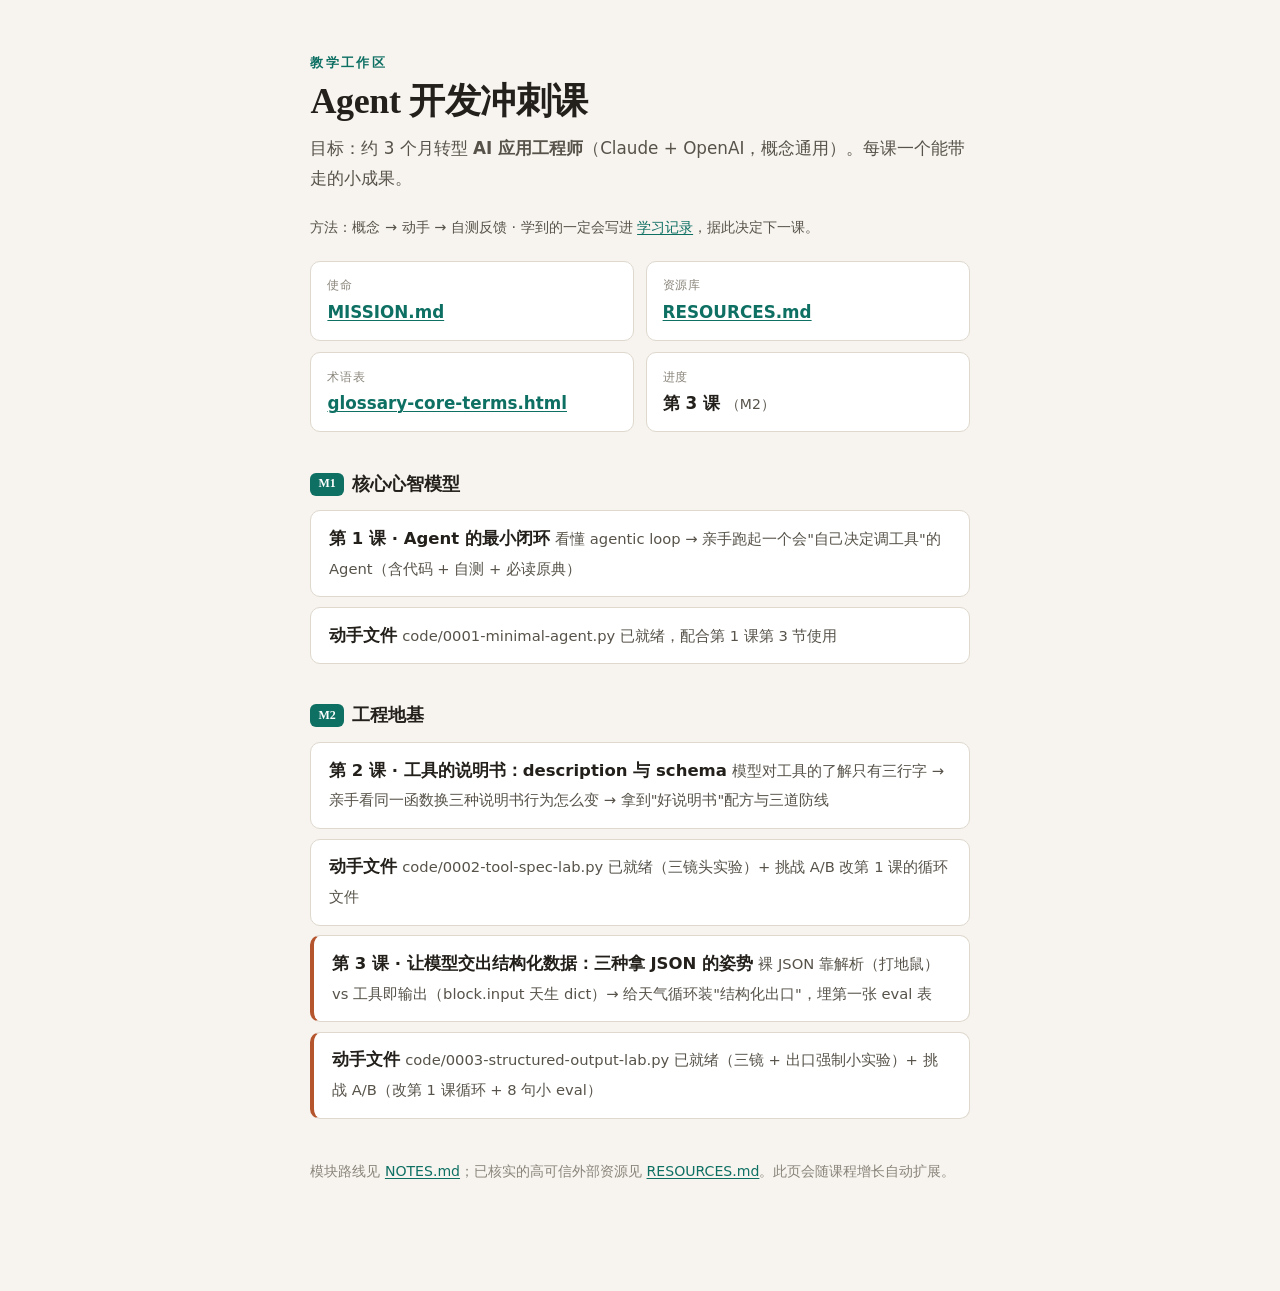
==== index.html @ 50722738 "第三课交付：让模型交结构化数据——三种拿 JSON 的姿势 课件 + 三镜实验（含 tool_choice 强制 400 等教师实跑发现）；KNOWLEDGE 追加第3课节、学习记录 0004、首页与" ====
<!DOCTYPE html>
<html lang="zh-CN">
<head>
<meta charset="UTF-8">
<meta name="viewport" content="width=device-width, initial-scale=1.0">
<title>Agent 开发冲刺课 · 首页</title>
<link rel="stylesheet" href="assets/lesson.css">
<style>
  .home-meta { font-size: 0.9rem; color: var(--ink-soft); }
  .module { margin-top: 2.2rem; }
  .module h3 { font-family: var(--serif); font-size: 1.15rem; display: flex; align-items: center; gap: .5rem; }
  .module h3 .m { background: var(--accent); color: #fff; border-radius: 6px; padding: .05rem .5rem; font-size: .75rem; }
  .card { display: block; background: var(--card); border: 1px solid var(--rule); border-radius: 10px; padding: .8rem 1.1rem; margin: .6rem 0; text-decoration: none; color: var(--ink); }
  .card:hover { border-color: var(--accent); }
  .card .t { font-weight: 700; }
  .card .d { font-size: .92rem; color: var(--ink-soft); }
  .card.now { border-left: 4px solid var(--rust); }
  .card.later { opacity: .55; }
  ul.plain { list-style: none; padding: 0; }
  .status-grid { display: grid; grid-template-columns: repeat(auto-fit, minmax(240px,1fr)); gap: .7rem; margin: 1.2rem 0; }
  .stat { background: var(--card); border: 1px solid var(--rule); border-radius: 10px; padding: .8rem 1rem; }
  .stat .k { font-size: .78rem; color: var(--muted); letter-spacing: .05em; }
  .stat .v { font-weight: 700; font-size: 1.05rem; }
  .stat .v small { font-weight: 400; color: var(--ink-soft); }
</style>
</head>
<body>
<div class="lesson">

  <div class="lesson-kicker">教学工作区</div>
  <h1 class="lesson-title">Agent 开发冲刺课</h1>
  <p class="lesson-sub">目标：约 3 个月转型 <b>AI 应用工程师</b>（Claude + OpenAI，概念通用）。每课一个能带走的小成果。</p>
  <p class="home-meta">方法：概念 → 动手 → 自测反馈 · 学到的一定会写进 <a href="learning-records/">学习记录</a>，据此决定下一课。</p>

  <div class="status-grid">
    <div class="stat"><div class="k">使命</div><div class="v"><a href="MISSION.md">MISSION.md</a></div></div>
    <div class="stat"><div class="k">资源库</div><div class="v"><a href="RESOURCES.md">RESOURCES.md</a></div></div>
    <div class="stat"><div class="k">术语表</div><div class="v"><a href="reference/glossary-core-terms.html">glossary-core-terms.html</a></div></div>
    <div class="stat"><div class="k">进度</div><div class="v">第 3 课 <small>（M2）</small></div></div>
  </div>

  <div class="module">
    <h3><span class="m">M1</span>核心心智模型</h3>
    <a class="card" href="lessons/0001-the-agentic-loop.html">
      <span class="t">第 1 课 · Agent 的最小闭环</span>
      <span class="d">看懂 agentic loop → 亲手跑起一个会"自己决定调工具"的 Agent（含代码 + 自测 + 必读原典）</span>
    </a>
    <a class="card" href="lessons/0001-the-agentic-loop.html#hands-on">
      <span class="t">动手文件</span>
      <span class="d">code/0001-minimal-agent.py 已就绪，配合第 1 课第 3 节使用</span>
    </a>
  </div>

  <div class="module">
    <h3><span class="m">M2</span>工程地基</h3>
    <a class="card" href="lessons/0002-the-tool-spec.html">
      <span class="t">第 2 课 · 工具的说明书：description 与 schema</span>
      <span class="d">模型对工具的了解只有三行字 → 亲手看同一函数换三种说明书行为怎么变 → 拿到"好说明书"配方与三道防线</span>
    </a>
    <a class="card" href="lessons/0002-the-tool-spec.html#hands-on">
      <span class="t">动手文件</span>
      <span class="d">code/0002-tool-spec-lab.py 已就绪（三镜头实验）+ 挑战 A/B 改第 1 课的循环文件</span>
    </a>
    <a class="card now" href="lessons/0003-structured-output.html">
      <span class="t">第 3 课 · 让模型交出结构化数据：三种拿 JSON 的姿势</span>
      <span class="d">裸 JSON 靠解析（打地鼠）vs 工具即输出（block.input 天生 dict）→ 给天气循环装"结构化出口"，埋第一张 eval 表</span>
    </a>
    <a class="card now" href="lessons/0003-structured-output.html#hands-on">
      <span class="t">动手文件</span>
      <span class="d">code/0003-structured-output-lab.py 已就绪（三镜 + 出口强制小实验）+ 挑战 A/B（改第 1 课循环 + 8 句小 eval）</span>
    </a>
  </div>

  <p class="fn" style="margin-top:2.5rem">模块路线见 <a href="NOTES.md">NOTES.md</a>；已核实的高可信外部资源见 <a href="RESOURCES.md">RESOURCES.md</a>。此页会随课程增长自动扩展。</p>
</div>
</body>
</html>
---- assets/lesson.css ----
/* ============================================================
   lesson.css — 统一课件风格（本课程共享组件 #1）
   设计：暖纸底 + 墨色字 + 深青强调；适合屏幕阅读与打印。
   ============================================================ */

:root {
  --paper: #f7f4ef;          /* 页面暖纸底 */
  --card: #ffffff;           /* 面板白 */
  --ink: #23201b;            /* 主文字（墨色，偏暖） */
  --ink-soft: #57534a;       /* 次要文字 */
  --muted: #8a857b;          /* 弱文字/时间戳 */
  --accent: #0e6f63;         /* 深青：主强调 */
  --accent-soft: #e2efe9;    /* 强调的浅底 */
  --rust: #b4552d;           /* 赤褐：次级强调/练习 */
  --rust-soft: #f7e7de;
  --danger: #b3261e;
  --danger-soft: #fae6e4;
  --good: #1d6b3a;
  --good-soft: #e2efe4;
  --gold: #9a6b13;
  --gold-soft: #f6eeda;
  --code-bg: #efece6;
  --rule: #ded8cd;
  --measure: 44rem;          /* 正文栏宽（Tufte 式舒适栏） */
  --serif: Georgia, "Times New Roman", "Songti SC", "SimSun", serif;
  --sans: "Segoe UI", "PingFang SC", "Microsoft YaHei UI", "Microsoft YaHei", "Noto Sans SC", system-ui, sans-serif;
  --mono: "Cascadia Code", "JetBrains Mono", Consolas, "Courier New", monospace;
}

* { box-sizing: border-box; }

html { scroll-behavior: smooth; }

body {
  margin: 0;
  background: var(--paper);
  color: var(--ink);
  font-family: var(--sans);
  font-size: 16.5px;
  line-height: 1.8;
  -webkit-font-smoothing: antialiased;
}

/* ---------- 页面容器与页眉 ---------- */
.lesson {
  max-width: var(--measure);
  margin: 0 auto;
  padding: 3.2rem 1.4rem 6rem;
}

.lesson-kicker {
  font-size: 0.8rem;
  letter-spacing: 0.18em;
  text-transform: uppercase;
  color: var(--accent);
  font-weight: 700;
}

h1.lesson-title {
  font-family: var(--serif);
  font-weight: 700;
  font-size: 2.25rem;
  line-height: 1.2;
  margin: 0.35rem 0 0.6rem;
  letter-spacing: -0.01em;
}

.lesson-sub {
  font-size: 1.05rem;
  color: var(--ink-soft);
  margin: 0 0 1.4rem;
}

.lesson-meta {
  display: flex;
  flex-wrap: wrap;
  gap: 0.5rem;
  margin: 0 0 2rem;
}
.chip {
  font-size: 0.75rem;
  padding: 0.2rem 0.7rem;
  border-radius: 999px;
  background: var(--card);
  border: 1px solid var(--rule);
  color: var(--ink-soft);
}
.chip b { color: var(--ink); font-weight: 600; }
.chip.mission { background: var(--accent-soft); border-color: transparent; color: var(--accent); font-weight: 600; }

/* 一根分隔线，标注"进入正文" */
.lede {
  border-top: 3px double var(--rule);
  border-bottom: 3px double var(--rule);
  padding: 0.9rem 0;
  color: var(--ink-soft);
  font-family: var(--serif);
  font-size: 1.08rem;
}

/* ---------- 标题体系 ---------- */
h2 {
  font-family: var(--serif);
  font-size: 1.5rem;
  margin: 3rem 0 0.9rem;
  padding-top: 0.6rem;
  border-top: 1px solid var(--rule);
}
h2::before {
  content: "";
  display: inline-block;
  width: 0.9rem;
  height: 0.9rem;
  background: var(--accent);
  margin-right: 0.55rem;
  transform: rotate(45deg);
}
h3 { font-size: 1.14rem; margin: 2rem 0 0.6rem; color: var(--ink); }
h4 { font-size: 1rem; margin: 1.5rem 0 0.4rem; }

p { margin: 0.7rem 0; }
strong { color: var(--ink); }
em { color: inherit; }
a { color: var(--accent); text-decoration-thickness: 0.08em; text-underline-offset: 2px; }
a:hover { color: var(--rust); }

ul, ol { margin: 0.7rem 0 0.9rem; padding-left: 1.4rem; }
li { margin: 0.3rem 0; }
li::marker { color: var(--accent); }

hr { border: none; border-top: 1px solid var(--rule); margin: 2.4rem 0; }

blockquote {
  margin: 1.2rem 0;
  padding: 0.4rem 1.2rem;
  border-left: 3px solid var(--accent);
  background: var(--card);
  color: var(--ink-soft);
  border-radius: 0 6px 6px 0;
}
blockquote p { margin: 0.4rem 0; }
blockquote cite { display: block; margin-top: 0.3rem; font-size: 0.85rem; color: var(--muted); font-style: normal; }

/* ---------- 代码 ---------- */
code {
  font-family: var(--mono);
  font-size: 0.86em;
  background: var(--code-bg);
  padding: 0.12em 0.38em;
  border-radius: 4px;
  color: #9c3d1f;
}

pre {
  background: var(--code-bg);
  border: 1px solid var(--rule);
  border-radius: 8px;
  padding: 1rem 1.1rem;
  overflow-x: auto;
  font-family: var(--mono);
  font-size: 0.82rem;
  line-height: 1.65;
  margin: 1.1rem 0;
}
pre code { background: none; padding: 0; color: var(--ink); font-size: inherit; }
pre .c  { color: #7d7a72; font-style: italic; }  /* 注释 */
pre .k  { color: #7a3e9d; }                      /* 关键字 */
pre .s  { color: #1d6b3a; }                      /* 字符串 */
pre .n  { color: #0e5fa8; }                      /* 数字/常量 */
pre .f  { color: #0e6f63; }                      /* 函数名 */

/* ---------- 信息框组件 ---------- */
.callout {
  border-radius: 8px;
  padding: 0.85rem 1.1rem;
  margin: 1.3rem 0;
  border: 1px solid transparent;
}
.callout .t { font-weight: 700; display: block; margin-bottom: 0.15rem; font-size: 0.9rem; letter-spacing: 0.02em; }
.callout p { margin: 0.35rem 0; }
.callout p:first-of-type { margin-top: 0; }
.callout p:last-child { margin-bottom: 0; }

.info { background: var(--accent-soft); border-color: #cfe5dc; }
.info .t { color: var(--accent); }
.warn { background: var(--gold-soft); border-color: #eadbb5; }
.warn .t { color: var(--gold); }
.warn code, .danger code { color: inherit; }
.danger { background: var(--danger-soft); border-color: #efd0cc; }
.danger .t { color: var(--danger); }
.read { background: var(--card); border-color: var(--rule); border-left: 3px solid var(--accent); }
.read .t { color: var(--accent); }
.do { background: var(--good-soft); border-color: #cfe6d5; }
.do .t { color: var(--good); }

/* 动作/练习块 */
.exercise, .challenge {
  background: var(--card);
  border: 1px dashed var(--rust);
  border-radius: 10px;
  padding: 1.1rem 1.3rem;
  margin: 1.5rem 0;
}
.exercise .t, .challenge .t {
  font-weight: 700; color: var(--rust); display: flex; align-items: center; gap: 0.5rem;
}
.exercise .t::before, .challenge .t::before {
  content: "✎"; font-weight: 400;
}
.challenge .t::before { content: "⚡"; }

/* ---------- 测验（quiz.js 组件） ---------- */
.quiz {
  background: var(--card);
  border: 1px solid var(--rule);
  border-radius: 12px;
  padding: 1.2rem 1.4rem;
  margin: 1.6rem 0;
}
.quiz .q { margin: 1.4rem 0; }
.quiz .q:first-child { margin-top: 0.3rem; }
.quiz .q-text { font-weight: 600; margin-bottom: 0.6rem; }
.quiz .opts { display: flex; flex-direction: column; gap: 0.5rem; }
.quiz button.opt {
  text-align: left;
  font: inherit;
  font-size: 0.96rem;
  color: var(--ink);
  background: var(--paper);
  border: 1px solid var(--rule);
  border-radius: 8px;
  padding: 0.55rem 0.9rem;
  cursor: pointer;
  transition: border-color .12s, background .12s;
  display: flex;
  gap: 0.6rem;
  align-items: baseline;
}
.quiz button.opt .tag {
  flex: none; width: 1.3rem; text-align: center;
  color: var(--muted); font-weight: 700; font-size: 0.85rem;
}
.quiz button.opt:hover:not(:disabled) { border-color: var(--accent); background: #fff; }
.quiz button.opt:disabled { cursor: default; }
.quiz button.opt.correct { background: var(--good-soft); border-color: var(--good); color: var(--good); }
.quiz button.opt.wrong   { background: var(--danger-soft); border-color: var(--danger); color: var(--danger); }
.quiz .explain { display: none; margin-top: 0.7rem; font-size: 0.95rem; color: var(--ink-soft); border-top: 1px dashed var(--rule); padding-top: 0.6rem; }
.quiz .q.done .explain { display: block; }
.quiz .score {
  text-align: right;
  font-size: 0.9rem;
  color: var(--muted);
  margin-top: 1rem;
  border-top: 1px solid var(--rule);
  padding-top: 0.6rem;
}
.quiz .score b { color: var(--accent); }

/* ---------- 术语/引用交叉链接 ---------- */
.term { color: var(--accent); font-weight: 600; text-decoration: none; border-bottom: 1px dotted var(--accent); cursor: help; }
.xref { display: inline-block; margin-top: 0.3rem; font-size: 0.95rem; }

/* 图注式小字 / 副注 */
.fn {
  font-size: 0.88rem; color: var(--muted);
}

/* ---------- 术语表（reference 文档通用） ---------- */
.gloss { counter-reset: gi; list-style: none; padding: 0; margin: 1.2rem 0; }
.gloss > li {
  counter-increment: gi;
  display: grid;
  grid-template-columns: 9.5rem 1fr;
  gap: 0.2rem 1.2rem;
  padding: 0.85rem 0.1rem;
  border-bottom: 1px solid var(--rule);
}
.gloss > li::before {
  content: none;
}
.gloss .en {
  font-family: var(--mono);
  font-size: 0.92rem;
  font-weight: 700;
  color: var(--accent);
  grid-column: 1;
  grid-row: 1 / span 2;
  align-self: start;
}
.gloss .zh { grid-column: 2; font-weight: 600; }
.gloss .def { grid-column: 2; color: var(--ink-soft); font-size: 0.97rem; }
.gloss .en .alt { display: block; font-weight: 400; color: var(--muted); font-size: 0.8rem; margin-top: 0.2rem; }
@media (max-width: 560px) {
  .gloss > li { grid-template-columns: 1fr; }
  .gloss .en { grid-row: auto; }
}

/* 结尾链接带 */
.lesson-nav {
  margin-top: 3.5rem;
  padding-top: 1.4rem;
  border-top: 1px solid var(--rule);
  display: flex;
  justify-content: space-between;
  gap: 1rem;
  flex-wrap: wrap;
  font-size: 0.95rem;
}
.lesson-nav a { text-decoration: none; }
.lesson-nav .next { text-align: right; }

footer .colophon {
  margin-top: 1rem;
  font-size: 0.8rem;
  color: var(--muted);
}

/* 步骤列表（动手环节常需编号走查） */
ol.steps { counter-reset: step; list-style: none; padding-left: 0; }
ol.steps > li {
  counter-increment: step;
  position: relative;
  padding-left: 2.6rem;
  margin: 0.9rem 0;
}
ol.steps > li::before {
  content: counter(step);
  position: absolute; left: 0; top: 0.15rem;
  width: 1.7rem; height: 1.7rem;
  background: var(--accent); color: #fff;
  border-radius: 50%;
  font-weight: 700; font-size: 0.85rem;
  display: flex; align-items: center; justify-content: center;
}

/* ---------- 打印 ---------- */
@media print {
  body { background: #fff; font-size: 11.5pt; }
  .lesson { max-width: 100%; padding: 0; }
  h2 { page-break-after: avoid; }
  pre, .quiz, .callout, .exercise, .challenge { page-break-inside: avoid; }
  .quiz button.opt { border: 1px solid #999; }
  a { color: inherit; text-decoration: none; }
}
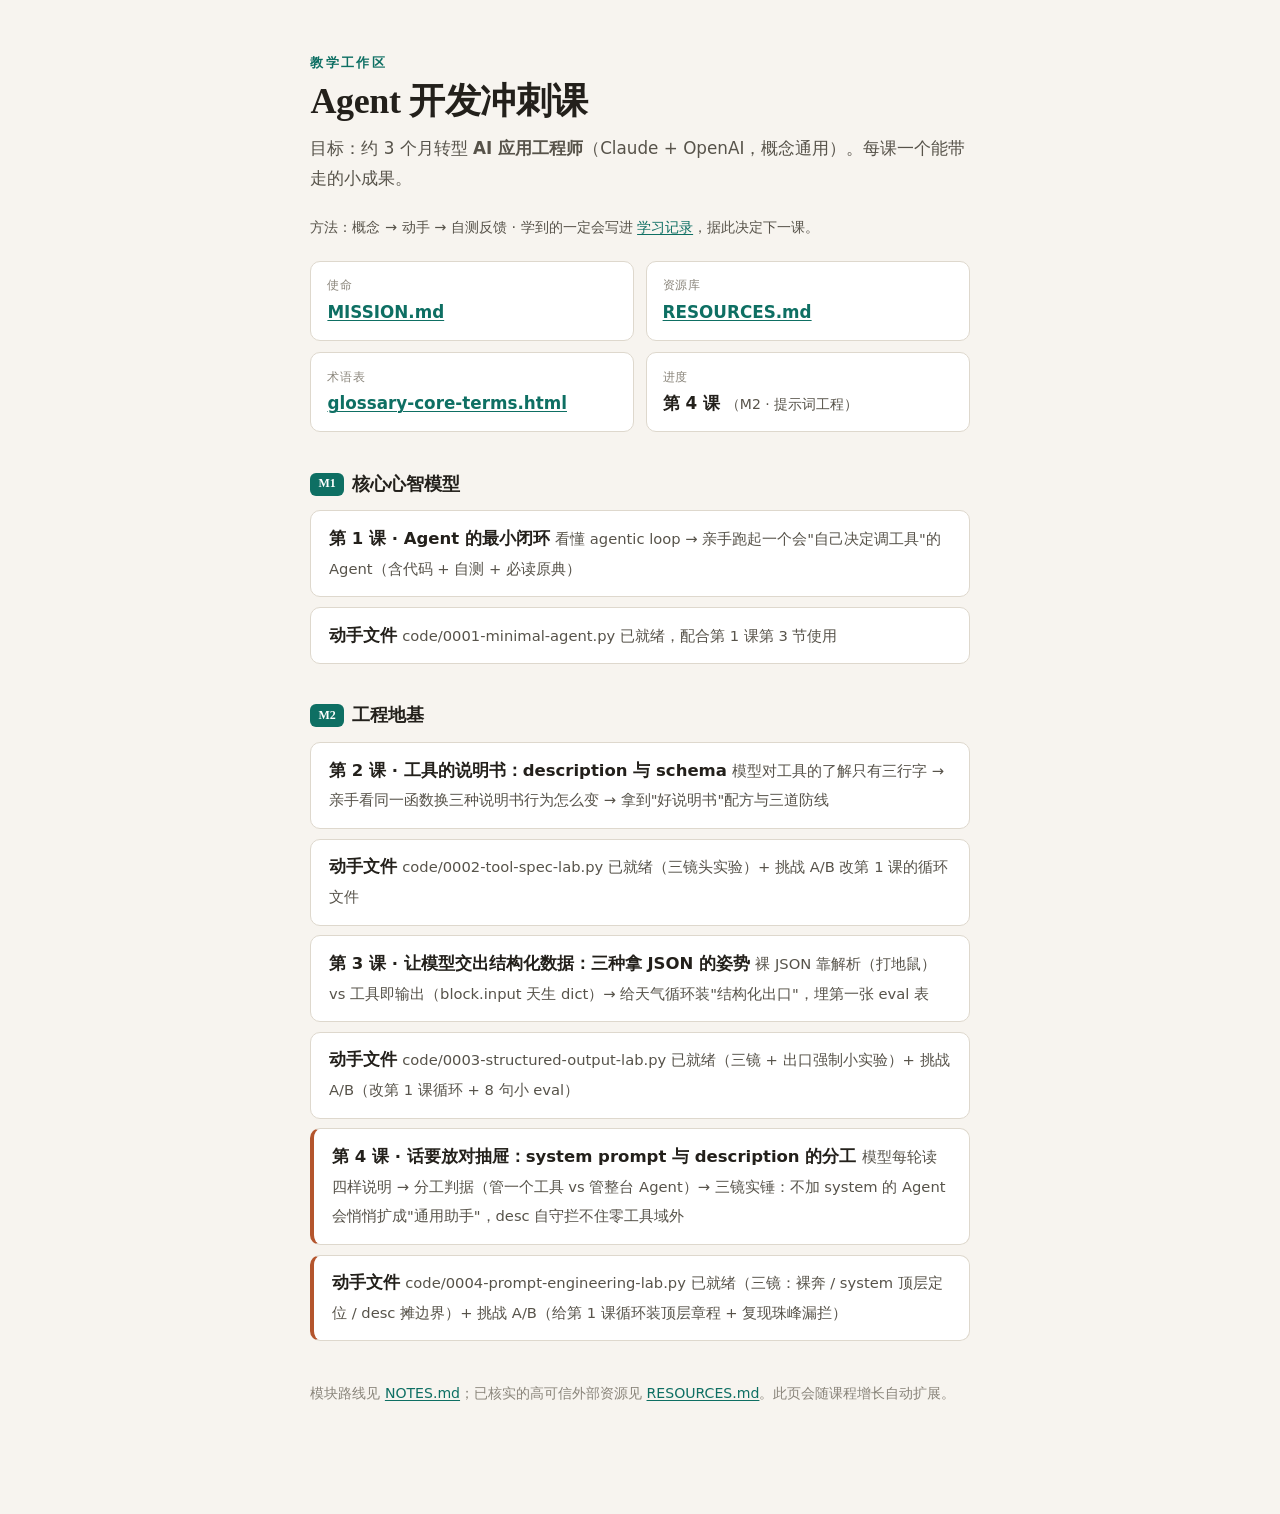
==== commit a0b89de6: "第四课交付：话要放对抽屉——system prompt 与 description 的分工 承接第3课页脚预告与 KNOWLEDGE 埋点（出口工具与真工具混用防调错 → system vs desc" ====
--- a/index.html
+++ b/index.html
@@ -36,7 +36,7 @@
     <div class="stat"><div class="k">使命</div><div class="v"><a href="MISSION.md">MISSION.md</a></div></div>
     <div class="stat"><div class="k">资源库</div><div class="v"><a href="RESOURCES.md">RESOURCES.md</a></div></div>
     <div class="stat"><div class="k">术语表</div><div class="v"><a href="reference/glossary-core-terms.html">glossary-core-terms.html</a></div></div>
-    <div class="stat"><div class="k">进度</div><div class="v">第 3 课 <small>（M2）</small></div></div>
+    <div class="stat"><div class="k">进度</div><div class="v">第 4 课 <small>（M2 · 提示词工程）</small></div></div>
   </div>
 
   <div class="module">
@@ -61,13 +61,21 @@
       <span class="t">动手文件</span>
       <span class="d">code/0002-tool-spec-lab.py 已就绪（三镜头实验）+ 挑战 A/B 改第 1 课的循环文件</span>
     </a>
-    <a class="card now" href="lessons/0003-structured-output.html">
+    <a class="card" href="lessons/0003-structured-output.html">
       <span class="t">第 3 课 · 让模型交出结构化数据：三种拿 JSON 的姿势</span>
       <span class="d">裸 JSON 靠解析（打地鼠）vs 工具即输出（block.input 天生 dict）→ 给天气循环装"结构化出口"，埋第一张 eval 表</span>
     </a>
-    <a class="card now" href="lessons/0003-structured-output.html#hands-on">
+    <a class="card" href="lessons/0003-structured-output.html#hands-on">
       <span class="t">动手文件</span>
       <span class="d">code/0003-structured-output-lab.py 已就绪（三镜 + 出口强制小实验）+ 挑战 A/B（改第 1 课循环 + 8 句小 eval）</span>
+    </a>
+    <a class="card now" href="lessons/0004-prompt-engineering.html">
+      <span class="t">第 4 课 · 话要放对抽屉：system prompt 与 description 的分工</span>
+      <span class="d">模型每轮读四样说明 → 分工判据（管一个工具 vs 管整台 Agent）→ 三镜实锤：不加 system 的 Agent 会悄悄扩成"通用助手"，desc 自守拦不住零工具域外</span>
+    </a>
+    <a class="card now" href="lessons/0004-prompt-engineering.html#hands-on">
+      <span class="t">动手文件</span>
+      <span class="d">code/0004-prompt-engineering-lab.py 已就绪（三镜：裸奔 / system 顶层定位 / desc 摊边界）+ 挑战 A/B（给第 1 课循环装顶层章程 + 复现珠峰漏拦）</span>
     </a>
   </div>
 
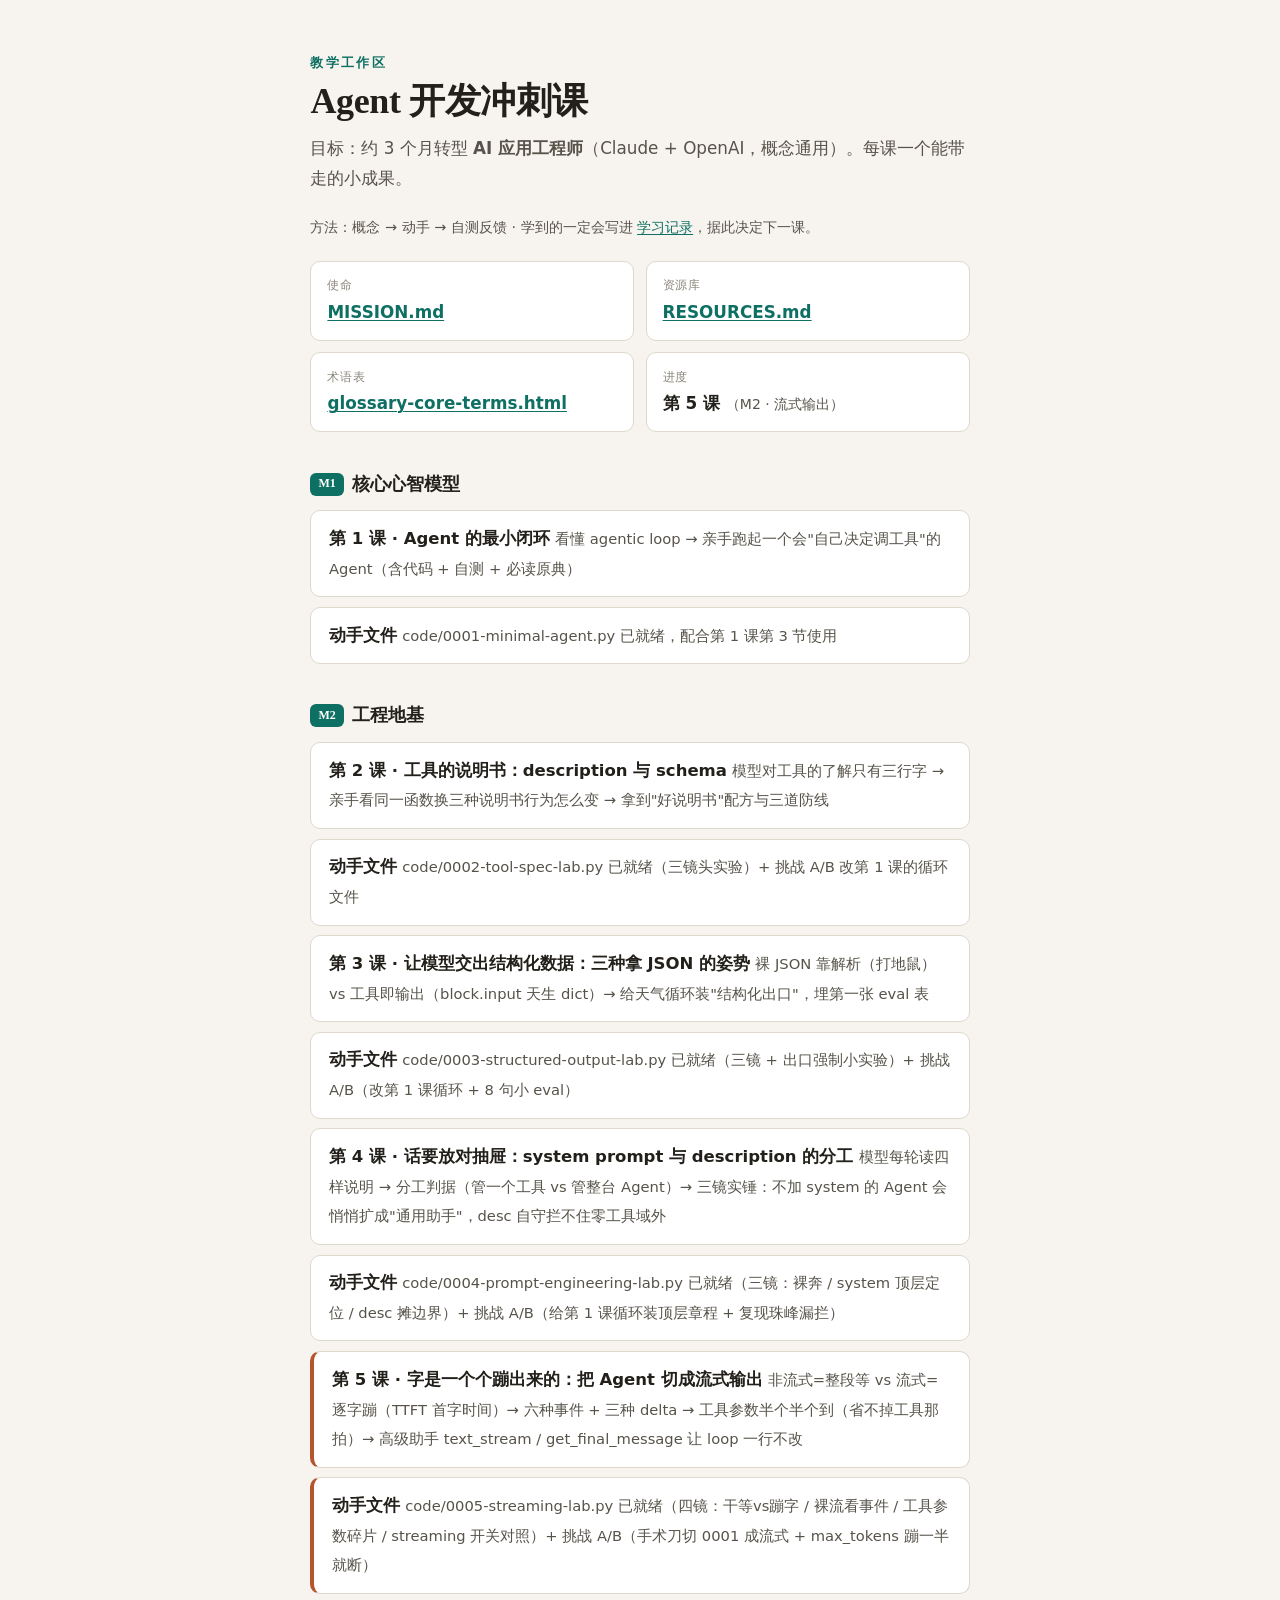
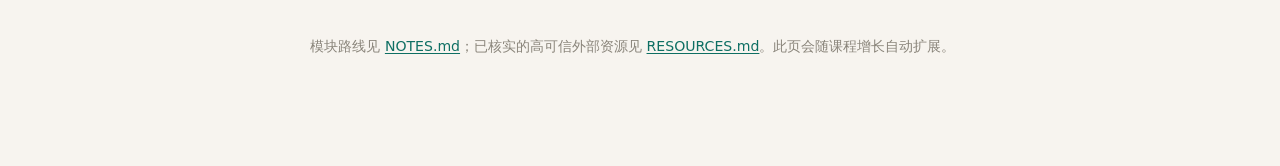
==== commit 8b8d70b2: "第五课交付：字是一个个蹦出来的——把 Agent 切成流式输出 lessons/0005-streaming.html + code/0005-streaming-lab.py（四镜：干等vs蹦字/裸" ====
--- a/index.html
+++ b/index.html
@@ -36,7 +36,7 @@
     <div class="stat"><div class="k">使命</div><div class="v"><a href="MISSION.md">MISSION.md</a></div></div>
     <div class="stat"><div class="k">资源库</div><div class="v"><a href="RESOURCES.md">RESOURCES.md</a></div></div>
     <div class="stat"><div class="k">术语表</div><div class="v"><a href="reference/glossary-core-terms.html">glossary-core-terms.html</a></div></div>
-    <div class="stat"><div class="k">进度</div><div class="v">第 4 课 <small>（M2 · 提示词工程）</small></div></div>
+    <div class="stat"><div class="k">进度</div><div class="v">第 5 课 <small>（M2 · 流式输出）</small></div></div>
   </div>
 
   <div class="module">
@@ -69,13 +69,21 @@
       <span class="t">动手文件</span>
       <span class="d">code/0003-structured-output-lab.py 已就绪（三镜 + 出口强制小实验）+ 挑战 A/B（改第 1 课循环 + 8 句小 eval）</span>
     </a>
-    <a class="card now" href="lessons/0004-prompt-engineering.html">
+    <a class="card" href="lessons/0004-prompt-engineering.html">
       <span class="t">第 4 课 · 话要放对抽屉：system prompt 与 description 的分工</span>
       <span class="d">模型每轮读四样说明 → 分工判据（管一个工具 vs 管整台 Agent）→ 三镜实锤：不加 system 的 Agent 会悄悄扩成"通用助手"，desc 自守拦不住零工具域外</span>
     </a>
-    <a class="card now" href="lessons/0004-prompt-engineering.html#hands-on">
+    <a class="card" href="lessons/0004-prompt-engineering.html#hands-on">
       <span class="t">动手文件</span>
       <span class="d">code/0004-prompt-engineering-lab.py 已就绪（三镜：裸奔 / system 顶层定位 / desc 摊边界）+ 挑战 A/B（给第 1 课循环装顶层章程 + 复现珠峰漏拦）</span>
+    </a>
+    <a class="card now" href="lessons/0005-streaming.html">
+      <span class="t">第 5 课 · 字是一个个蹦出来的：把 Agent 切成流式输出</span>
+      <span class="d">非流式=整段等 vs 流式=逐字蹦（TTFT 首字时间）→ 六种事件 + 三种 delta → 工具参数半个半个到（省不掉工具那拍）→ 高级助手 text_stream / get_final_message 让 loop 一行不改</span>
+    </a>
+    <a class="card now" href="lessons/0005-streaming.html#hands-on">
+      <span class="t">动手文件</span>
+      <span class="d">code/0005-streaming-lab.py 已就绪（四镜：干等vs蹦字 / 裸流看事件 / 工具参数碎片 / streaming 开关对照）+ 挑战 A/B（手术刀切 0001 成流式 + max_tokens 蹦一半就断）</span>
     </a>
   </div>
 
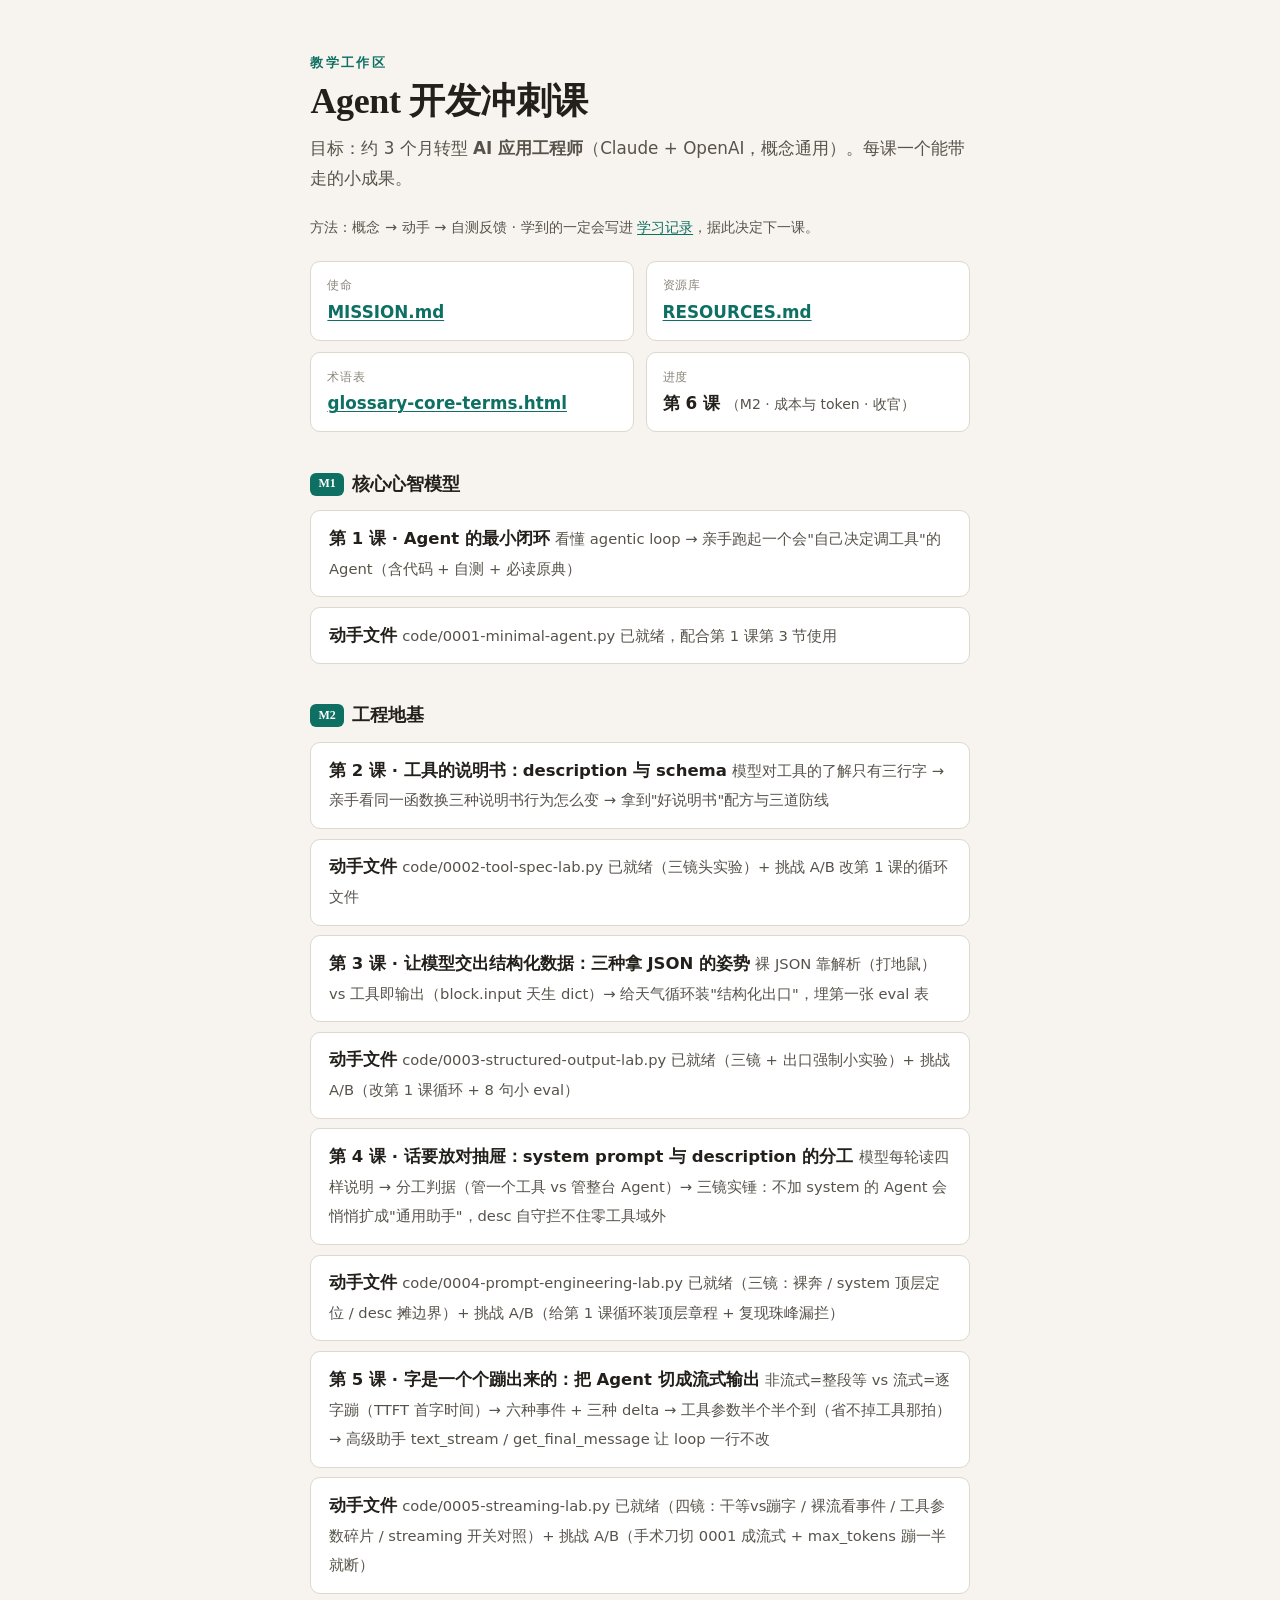
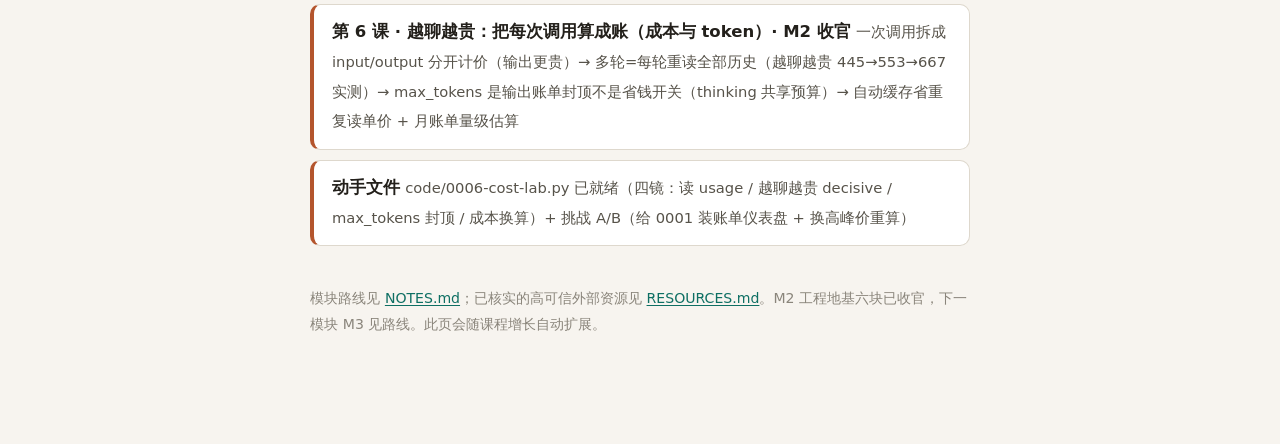
==== commit f674a356: "第六课交付（M2收官）：越聊越贵——把每次调用算成账（成本与token） 课件lessons/0006-cost-tokens.html + lab code/0006-cost-lab.py（四镜：" ====
--- a/index.html
+++ b/index.html
@@ -36,7 +36,7 @@
     <div class="stat"><div class="k">使命</div><div class="v"><a href="MISSION.md">MISSION.md</a></div></div>
     <div class="stat"><div class="k">资源库</div><div class="v"><a href="RESOURCES.md">RESOURCES.md</a></div></div>
     <div class="stat"><div class="k">术语表</div><div class="v"><a href="reference/glossary-core-terms.html">glossary-core-terms.html</a></div></div>
-    <div class="stat"><div class="k">进度</div><div class="v">第 5 课 <small>（M2 · 流式输出）</small></div></div>
+    <div class="stat"><div class="k">进度</div><div class="v">第 6 课 <small>（M2 · 成本与 token · 收官）</small></div></div>
   </div>
 
   <div class="module">
@@ -77,17 +77,25 @@
       <span class="t">动手文件</span>
       <span class="d">code/0004-prompt-engineering-lab.py 已就绪（三镜：裸奔 / system 顶层定位 / desc 摊边界）+ 挑战 A/B（给第 1 课循环装顶层章程 + 复现珠峰漏拦）</span>
     </a>
-    <a class="card now" href="lessons/0005-streaming.html">
+    <a class="card" href="lessons/0005-streaming.html">
       <span class="t">第 5 课 · 字是一个个蹦出来的：把 Agent 切成流式输出</span>
       <span class="d">非流式=整段等 vs 流式=逐字蹦（TTFT 首字时间）→ 六种事件 + 三种 delta → 工具参数半个半个到（省不掉工具那拍）→ 高级助手 text_stream / get_final_message 让 loop 一行不改</span>
     </a>
-    <a class="card now" href="lessons/0005-streaming.html#hands-on">
+    <a class="card" href="lessons/0005-streaming.html#hands-on">
       <span class="t">动手文件</span>
       <span class="d">code/0005-streaming-lab.py 已就绪（四镜：干等vs蹦字 / 裸流看事件 / 工具参数碎片 / streaming 开关对照）+ 挑战 A/B（手术刀切 0001 成流式 + max_tokens 蹦一半就断）</span>
     </a>
+    <a class="card now" href="lessons/0006-cost-tokens.html">
+      <span class="t">第 6 课 · 越聊越贵：把每次调用算成账（成本与 token）· M2 收官</span>
+      <span class="d">一次调用拆成 input/output 分开计价（输出更贵）→ 多轮=每轮重读全部历史（越聊越贵 445→553→667 实测）→ max_tokens 是输出账单封顶不是省钱开关（thinking 共享预算）→ 自动缓存省重复读单价 + 月账单量级估算</span>
+    </a>
+    <a class="card now" href="lessons/0006-cost-tokens.html#hands-on">
+      <span class="t">动手文件</span>
+      <span class="d">code/0006-cost-lab.py 已就绪（四镜：读 usage / 越聊越贵 decisive / max_tokens 封顶 / 成本换算）+ 挑战 A/B（给 0001 装账单仪表盘 + 换高峰价重算）</span>
+    </a>
   </div>
 
-  <p class="fn" style="margin-top:2.5rem">模块路线见 <a href="NOTES.md">NOTES.md</a>；已核实的高可信外部资源见 <a href="RESOURCES.md">RESOURCES.md</a>。此页会随课程增长自动扩展。</p>
+  <p class="fn" style="margin-top:2.5rem">模块路线见 <a href="NOTES.md">NOTES.md</a>；已核实的高可信外部资源见 <a href="RESOURCES.md">RESOURCES.md</a>。M2 工程地基六块已收官，下一模块 M3 见路线。此页会随课程增长自动扩展。</p>
 </div>
 </body>
 </html>
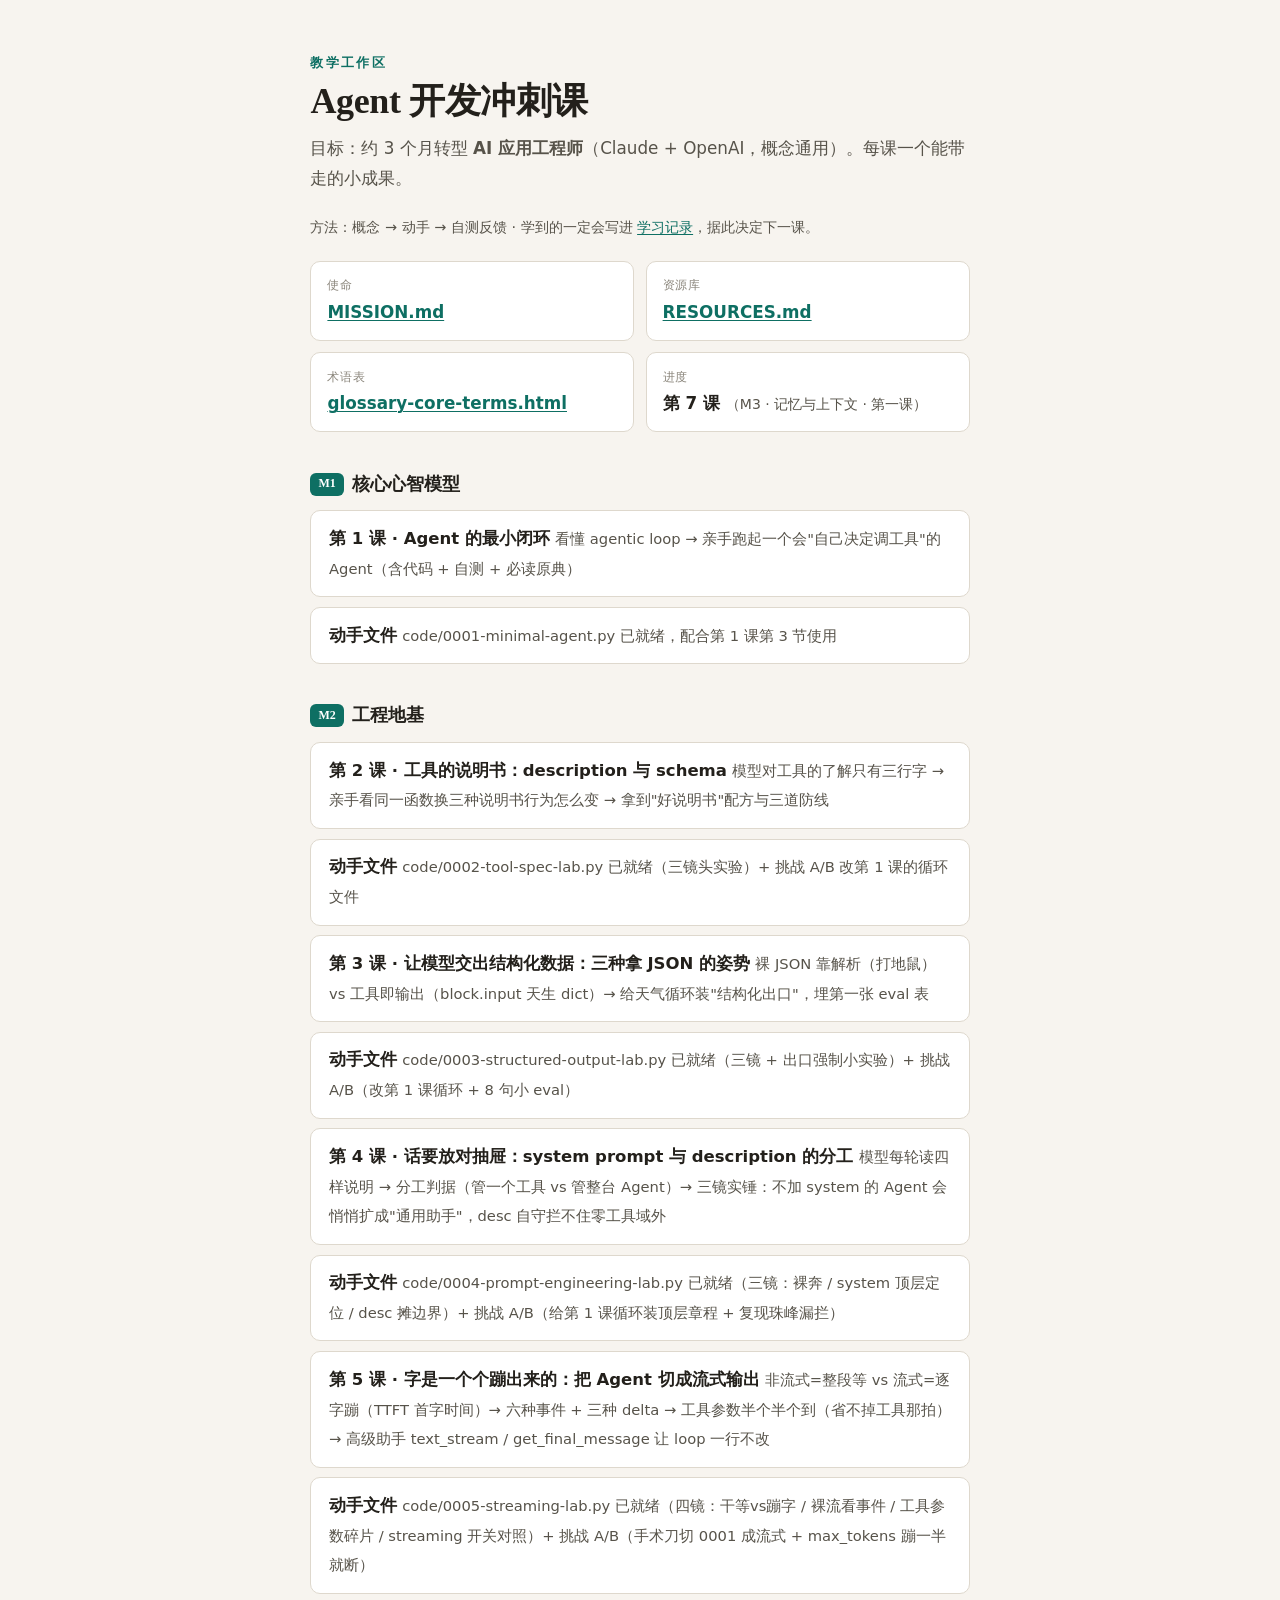
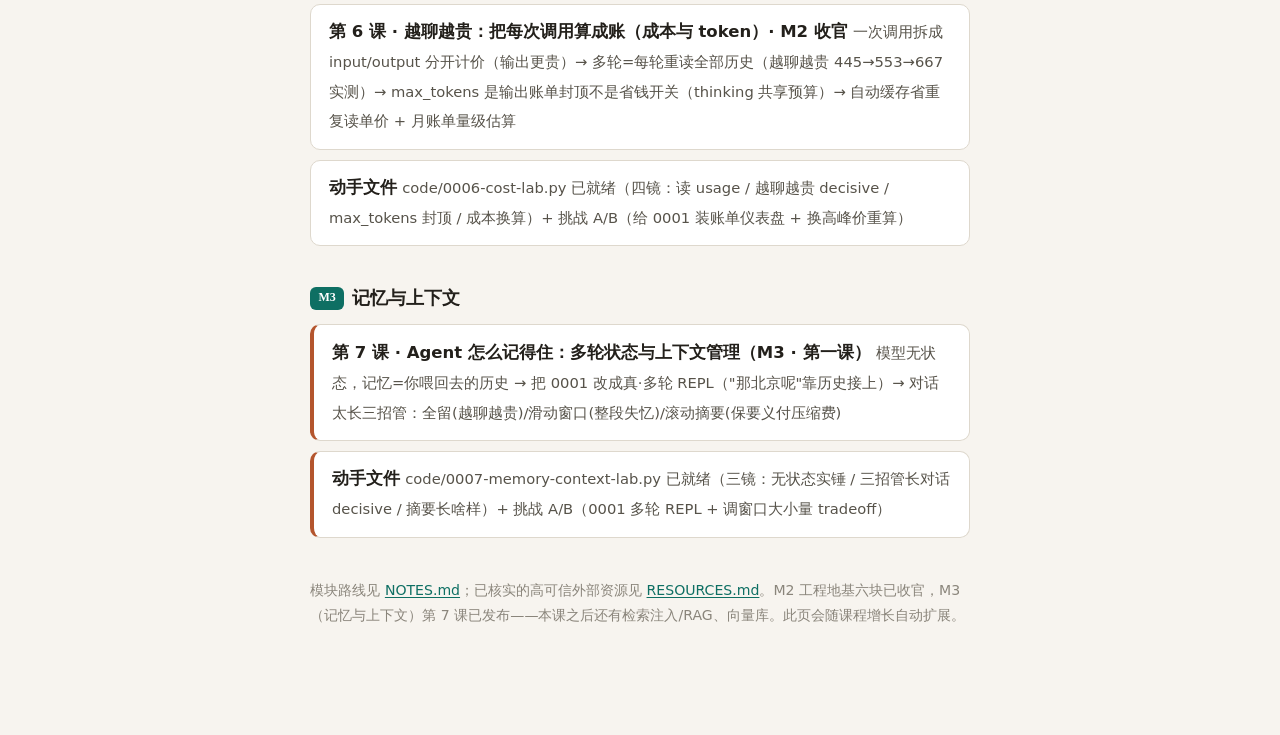
==== commit 66461a96: "第七课交付（M3开篇）：Agent怎么记得住——多轮状态与上下文管理 记忆=每轮喂回去的历史（无状态实锤：带历史答得出、冷启动承认不知道）； 三招管长对话 decisive 预跑：全留prompt只涨" ====
--- a/index.html
+++ b/index.html
@@ -36,7 +36,7 @@
     <div class="stat"><div class="k">使命</div><div class="v"><a href="MISSION.md">MISSION.md</a></div></div>
     <div class="stat"><div class="k">资源库</div><div class="v"><a href="RESOURCES.md">RESOURCES.md</a></div></div>
     <div class="stat"><div class="k">术语表</div><div class="v"><a href="reference/glossary-core-terms.html">glossary-core-terms.html</a></div></div>
-    <div class="stat"><div class="k">进度</div><div class="v">第 6 课 <small>（M2 · 成本与 token · 收官）</small></div></div>
+    <div class="stat"><div class="k">进度</div><div class="v">第 7 课 <small>（M3 · 记忆与上下文 · 第一课）</small></div></div>
   </div>
 
   <div class="module">
@@ -85,17 +85,29 @@
       <span class="t">动手文件</span>
       <span class="d">code/0005-streaming-lab.py 已就绪（四镜：干等vs蹦字 / 裸流看事件 / 工具参数碎片 / streaming 开关对照）+ 挑战 A/B（手术刀切 0001 成流式 + max_tokens 蹦一半就断）</span>
     </a>
-    <a class="card now" href="lessons/0006-cost-tokens.html">
+    <a class="card" href="lessons/0006-cost-tokens.html">
       <span class="t">第 6 课 · 越聊越贵：把每次调用算成账（成本与 token）· M2 收官</span>
       <span class="d">一次调用拆成 input/output 分开计价（输出更贵）→ 多轮=每轮重读全部历史（越聊越贵 445→553→667 实测）→ max_tokens 是输出账单封顶不是省钱开关（thinking 共享预算）→ 自动缓存省重复读单价 + 月账单量级估算</span>
     </a>
-    <a class="card now" href="lessons/0006-cost-tokens.html#hands-on">
+    <a class="card" href="lessons/0006-cost-tokens.html#hands-on">
       <span class="t">动手文件</span>
       <span class="d">code/0006-cost-lab.py 已就绪（四镜：读 usage / 越聊越贵 decisive / max_tokens 封顶 / 成本换算）+ 挑战 A/B（给 0001 装账单仪表盘 + 换高峰价重算）</span>
     </a>
   </div>
 
-  <p class="fn" style="margin-top:2.5rem">模块路线见 <a href="NOTES.md">NOTES.md</a>；已核实的高可信外部资源见 <a href="RESOURCES.md">RESOURCES.md</a>。M2 工程地基六块已收官，下一模块 M3 见路线。此页会随课程增长自动扩展。</p>
+  <div class="module">
+    <h3><span class="m">M3</span>记忆与上下文</h3>
+    <a class="card now" href="lessons/0007-memory-context.html">
+      <span class="t">第 7 课 · Agent 怎么记得住：多轮状态与上下文管理（M3 · 第一课）</span>
+      <span class="d">模型无状态，记忆=你喂回去的历史 → 把 0001 改成真·多轮 REPL（"那北京呢"靠历史接上）→ 对话太长三招管：全留(越聊越贵)/滑动窗口(整段失忆)/滚动摘要(保要义付压缩费)</span>
+    </a>
+    <a class="card now" href="lessons/0007-memory-context.html#hands-on">
+      <span class="t">动手文件</span>
+      <span class="d">code/0007-memory-context-lab.py 已就绪（三镜：无状态实锤 / 三招管长对话 decisive / 摘要长啥样）+ 挑战 A/B（0001 多轮 REPL + 调窗口大小量 tradeoff）</span>
+    </a>
+  </div>
+
+  <p class="fn" style="margin-top:2.5rem">模块路线见 <a href="NOTES.md">NOTES.md</a>；已核实的高可信外部资源见 <a href="RESOURCES.md">RESOURCES.md</a>。M2 工程地基六块已收官，M3（记忆与上下文）第 7 课已发布——本课之后还有检索注入/RAG、向量库。此页会随课程增长自动扩展。</p>
 </div>
 </body>
 </html>
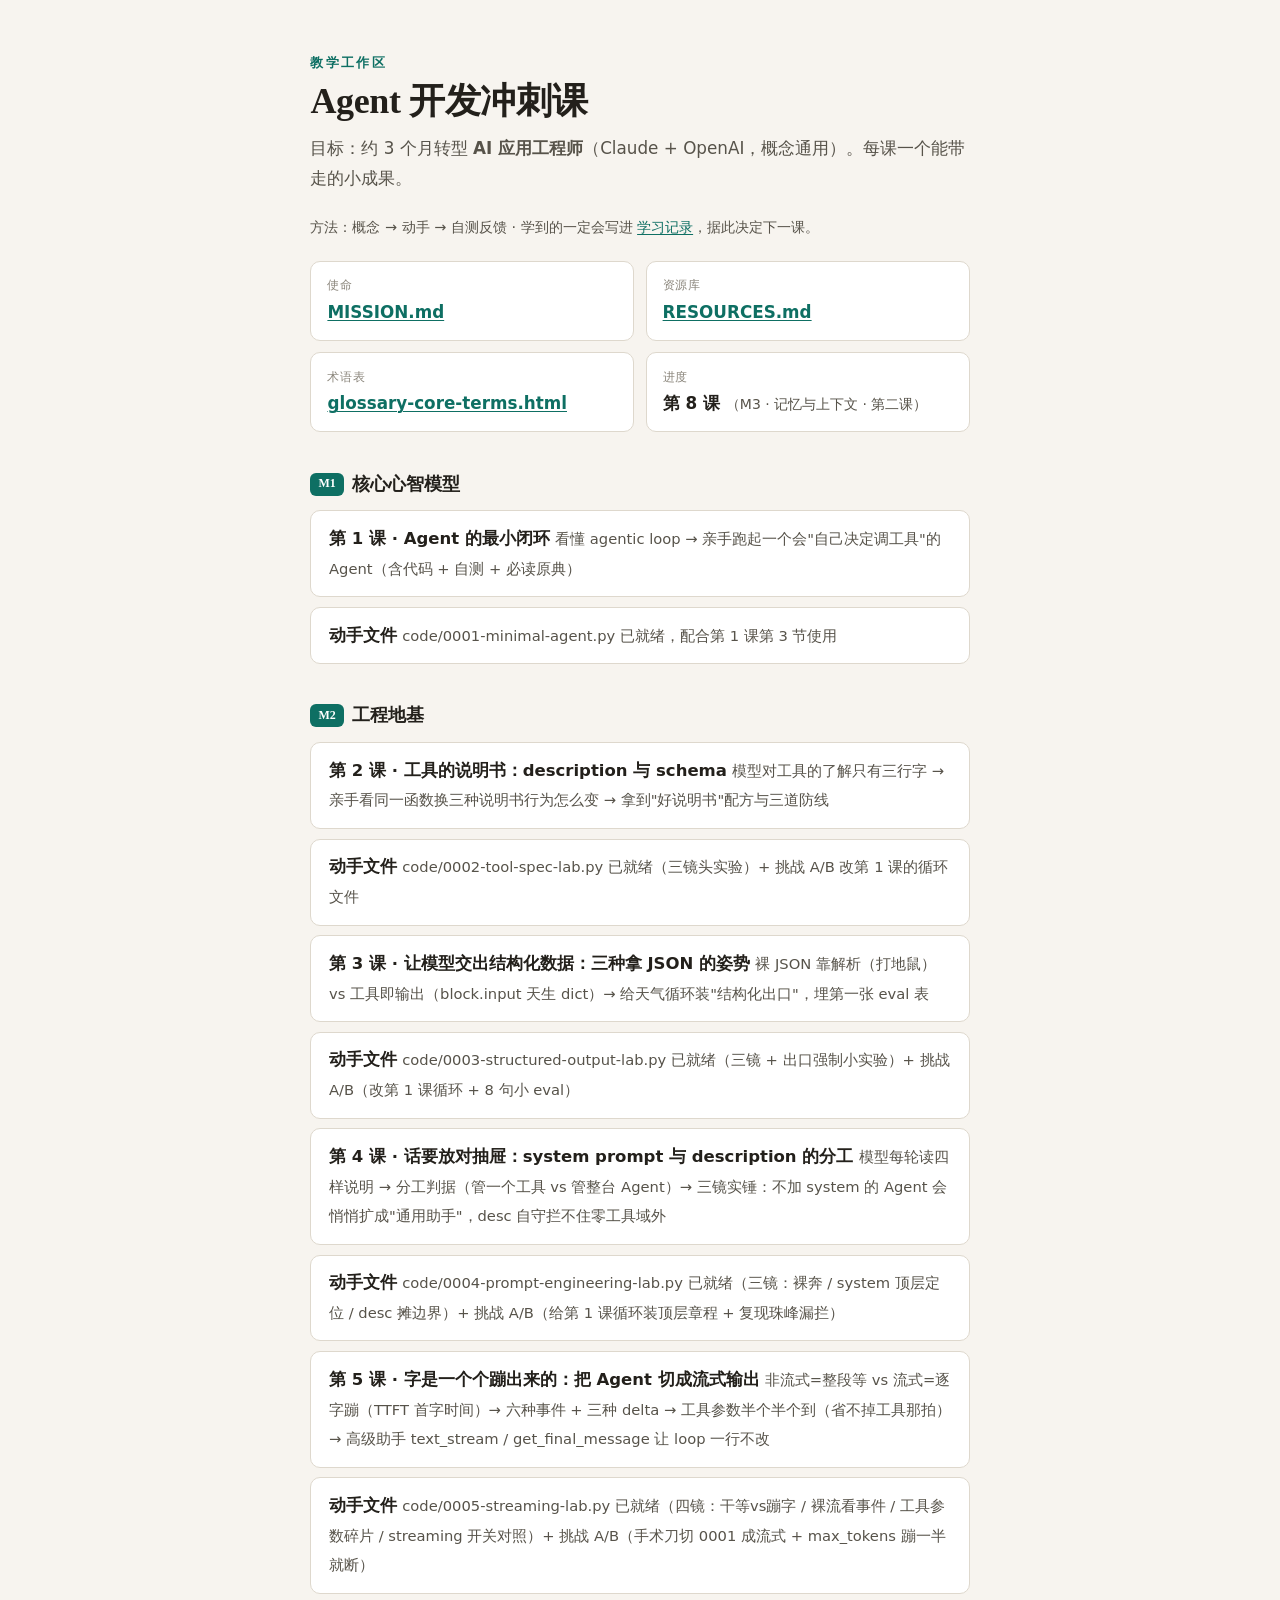
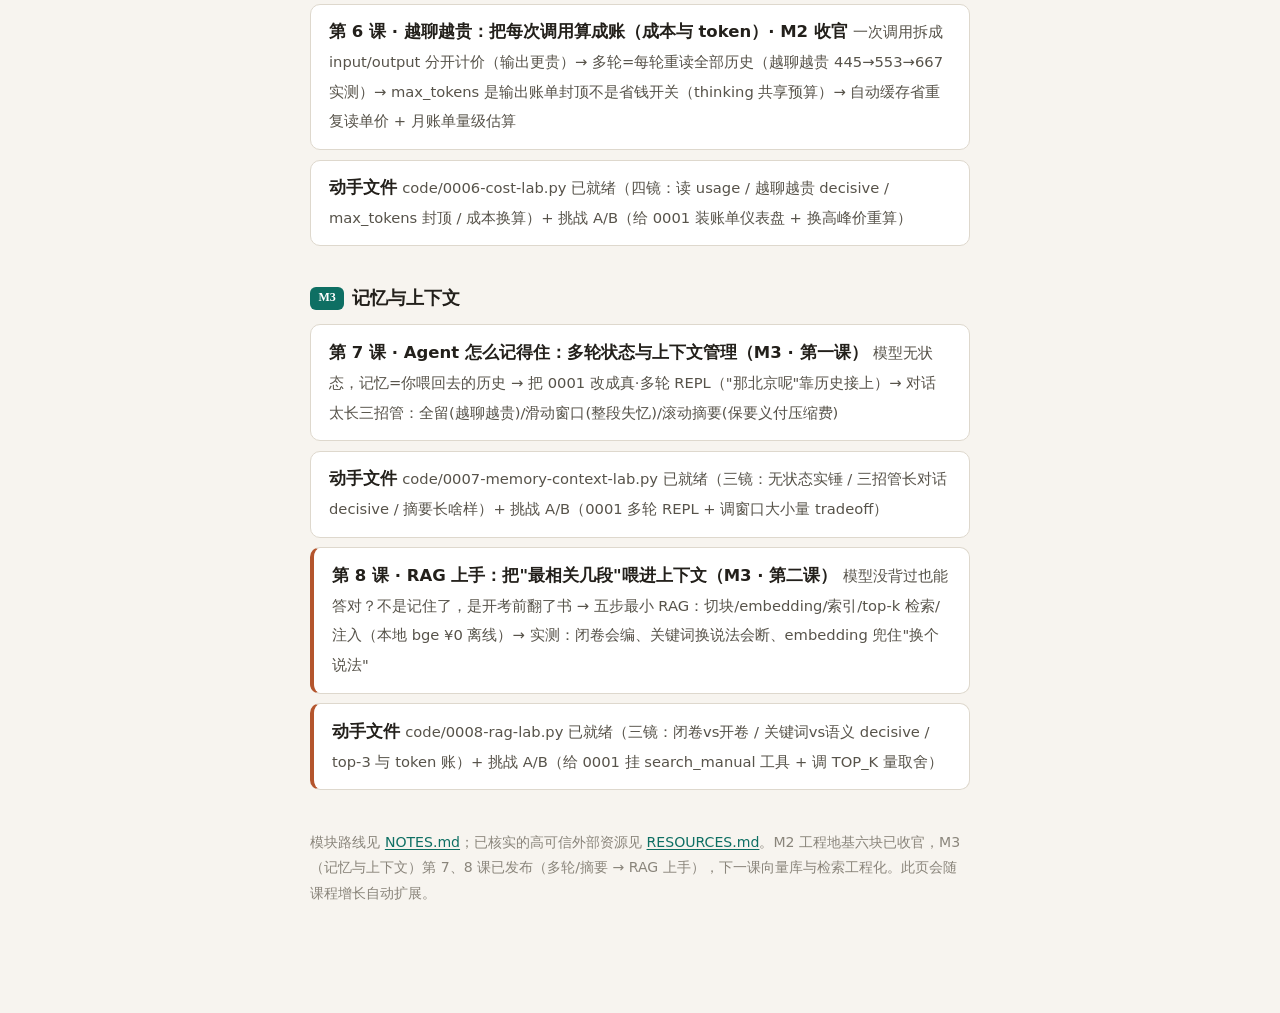
==== commit 13cb2e74: "第八课交付（M3第二课）：检索注入 / RAG 上手 课件 lessons/0008-rag-intro.html：RAG 两段式（检索+增强生成）+ 五步最小流水线（切块→embed→索引→top-" ====
--- a/index.html
+++ b/index.html
@@ -36,7 +36,7 @@
     <div class="stat"><div class="k">使命</div><div class="v"><a href="MISSION.md">MISSION.md</a></div></div>
     <div class="stat"><div class="k">资源库</div><div class="v"><a href="RESOURCES.md">RESOURCES.md</a></div></div>
     <div class="stat"><div class="k">术语表</div><div class="v"><a href="reference/glossary-core-terms.html">glossary-core-terms.html</a></div></div>
-    <div class="stat"><div class="k">进度</div><div class="v">第 7 课 <small>（M3 · 记忆与上下文 · 第一课）</small></div></div>
+    <div class="stat"><div class="k">进度</div><div class="v">第 8 课 <small>（M3 · 记忆与上下文 · 第二课）</small></div></div>
   </div>
 
   <div class="module">
@@ -97,17 +97,25 @@
 
   <div class="module">
     <h3><span class="m">M3</span>记忆与上下文</h3>
-    <a class="card now" href="lessons/0007-memory-context.html">
+    <a class="card" href="lessons/0007-memory-context.html">
       <span class="t">第 7 课 · Agent 怎么记得住：多轮状态与上下文管理（M3 · 第一课）</span>
       <span class="d">模型无状态，记忆=你喂回去的历史 → 把 0001 改成真·多轮 REPL（"那北京呢"靠历史接上）→ 对话太长三招管：全留(越聊越贵)/滑动窗口(整段失忆)/滚动摘要(保要义付压缩费)</span>
     </a>
-    <a class="card now" href="lessons/0007-memory-context.html#hands-on">
+    <a class="card" href="lessons/0007-memory-context.html#hands-on">
       <span class="t">动手文件</span>
       <span class="d">code/0007-memory-context-lab.py 已就绪（三镜：无状态实锤 / 三招管长对话 decisive / 摘要长啥样）+ 挑战 A/B（0001 多轮 REPL + 调窗口大小量 tradeoff）</span>
     </a>
+    <a class="card now" href="lessons/0008-rag-intro.html">
+      <span class="t">第 8 课 · RAG 上手：把"最相关几段"喂进上下文（M3 · 第二课）</span>
+      <span class="d">模型没背过也能答对？不是记住了，是开考前翻了书 → 五步最小 RAG：切块/embedding/索引/top-k 检索/注入（本地 bge ¥0 离线）→ 实测：闭卷会编、关键词换说法会断、embedding 兜住"换个说法"</span>
+    </a>
+    <a class="card now" href="lessons/0008-rag-intro.html#hands-on">
+      <span class="t">动手文件</span>
+      <span class="d">code/0008-rag-lab.py 已就绪（三镜：闭卷vs开卷 / 关键词vs语义 decisive / top-3 与 token 账）+ 挑战 A/B（给 0001 挂 search_manual 工具 + 调 TOP_K 量取舍）</span>
+    </a>
   </div>
 
-  <p class="fn" style="margin-top:2.5rem">模块路线见 <a href="NOTES.md">NOTES.md</a>；已核实的高可信外部资源见 <a href="RESOURCES.md">RESOURCES.md</a>。M2 工程地基六块已收官，M3（记忆与上下文）第 7 课已发布——本课之后还有检索注入/RAG、向量库。此页会随课程增长自动扩展。</p>
+  <p class="fn" style="margin-top:2.5rem">模块路线见 <a href="NOTES.md">NOTES.md</a>；已核实的高可信外部资源见 <a href="RESOURCES.md">RESOURCES.md</a>。M2 工程地基六块已收官，M3（记忆与上下文）第 7、8 课已发布（多轮/摘要 → RAG 上手），下一课向量库与检索工程化。此页会随课程增长自动扩展。</p>
 </div>
 </body>
 </html>
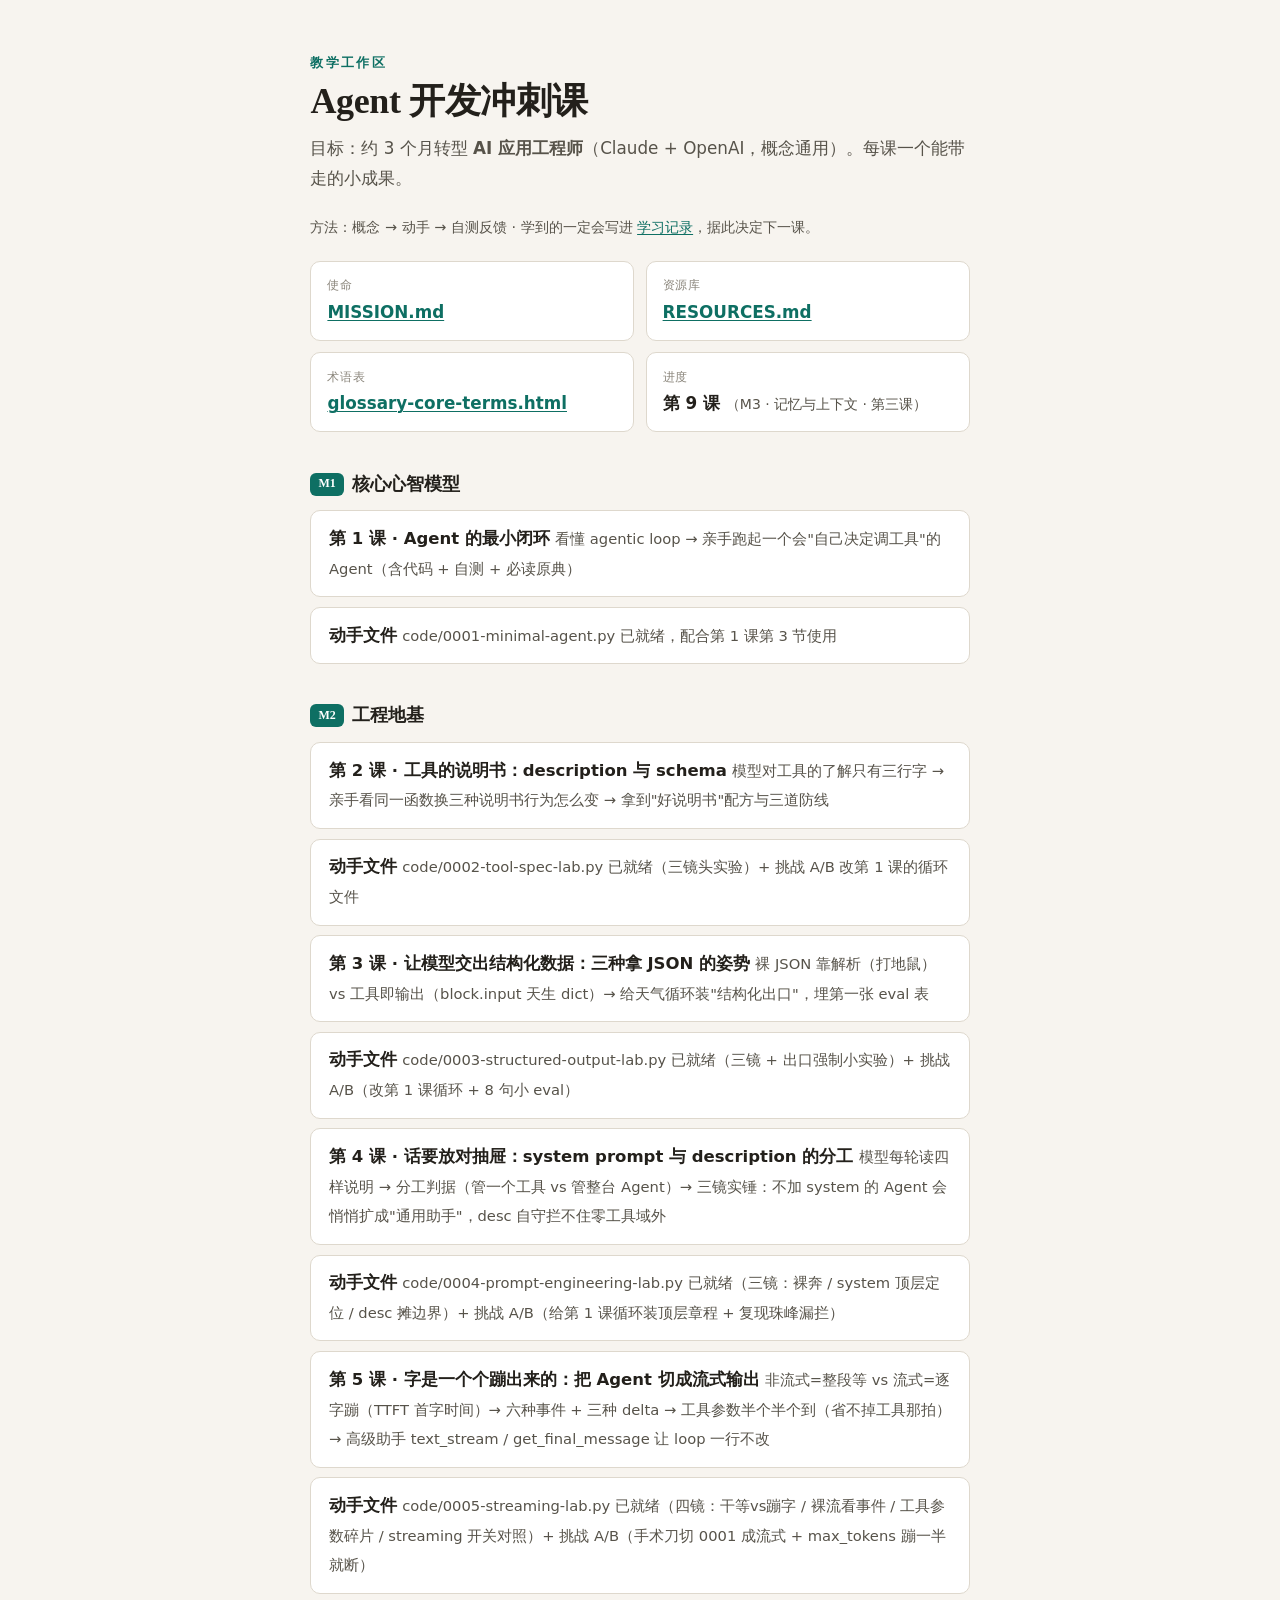
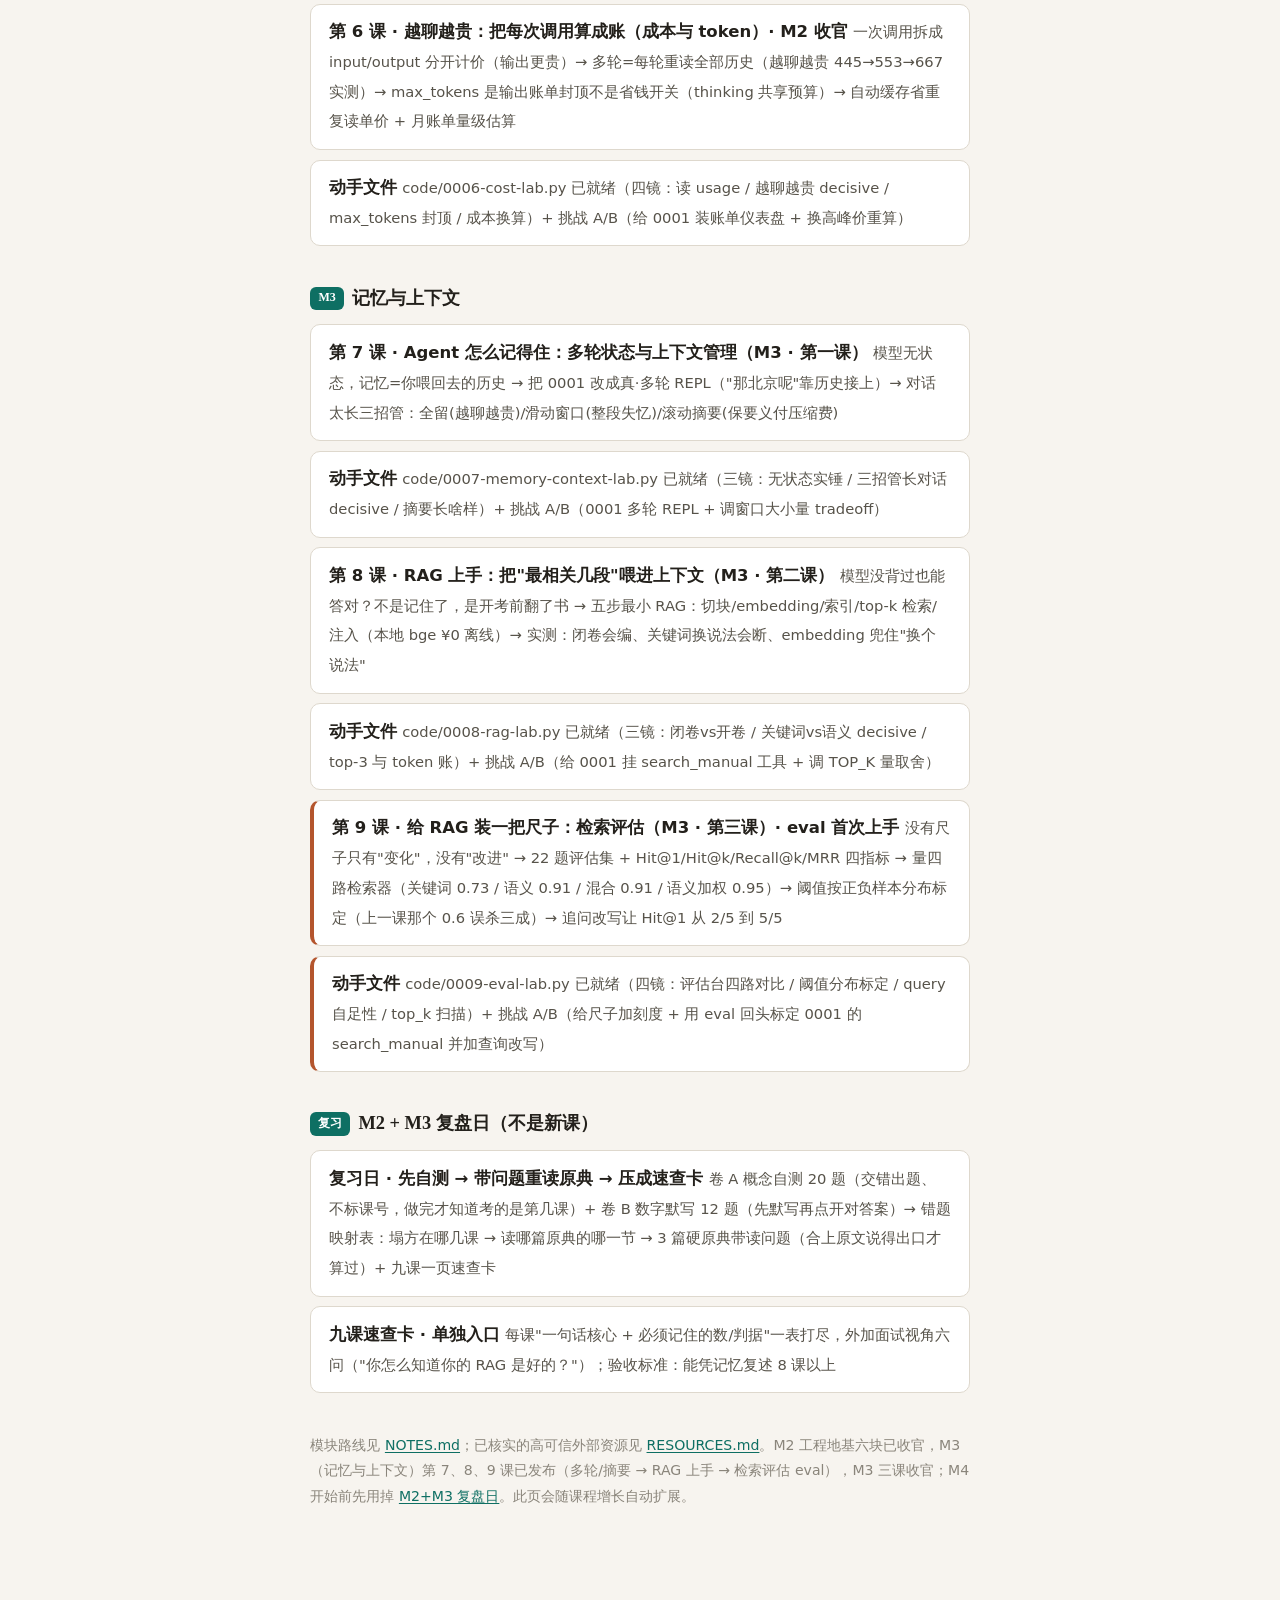
==== commit 0552c839: "第九课交付（M3第三课·收官）：给 RAG 装一把尺子——检索评估 eval 首次上手 + M2/M3 复盘日 第9课（M3 收官·量得准）： - code/0009-eval-lab.py：语料 8" ====
--- a/index.html
+++ b/index.html
@@ -36,7 +36,7 @@
     <div class="stat"><div class="k">使命</div><div class="v"><a href="MISSION.md">MISSION.md</a></div></div>
     <div class="stat"><div class="k">资源库</div><div class="v"><a href="RESOURCES.md">RESOURCES.md</a></div></div>
     <div class="stat"><div class="k">术语表</div><div class="v"><a href="reference/glossary-core-terms.html">glossary-core-terms.html</a></div></div>
-    <div class="stat"><div class="k">进度</div><div class="v">第 8 课 <small>（M3 · 记忆与上下文 · 第二课）</small></div></div>
+    <div class="stat"><div class="k">进度</div><div class="v">第 9 课 <small>（M3 · 记忆与上下文 · 第三课）</small></div></div>
   </div>
 
   <div class="module">
@@ -105,17 +105,37 @@
       <span class="t">动手文件</span>
       <span class="d">code/0007-memory-context-lab.py 已就绪（三镜：无状态实锤 / 三招管长对话 decisive / 摘要长啥样）+ 挑战 A/B（0001 多轮 REPL + 调窗口大小量 tradeoff）</span>
     </a>
-    <a class="card now" href="lessons/0008-rag-intro.html">
+    <a class="card" href="lessons/0008-rag-intro.html">
       <span class="t">第 8 课 · RAG 上手：把"最相关几段"喂进上下文（M3 · 第二课）</span>
       <span class="d">模型没背过也能答对？不是记住了，是开考前翻了书 → 五步最小 RAG：切块/embedding/索引/top-k 检索/注入（本地 bge ¥0 离线）→ 实测：闭卷会编、关键词换说法会断、embedding 兜住"换个说法"</span>
     </a>
-    <a class="card now" href="lessons/0008-rag-intro.html#hands-on">
+    <a class="card" href="lessons/0008-rag-intro.html#hands-on">
       <span class="t">动手文件</span>
       <span class="d">code/0008-rag-lab.py 已就绪（三镜：闭卷vs开卷 / 关键词vs语义 decisive / top-3 与 token 账）+ 挑战 A/B（给 0001 挂 search_manual 工具 + 调 TOP_K 量取舍）</span>
     </a>
+    <a class="card now" href="lessons/0009-retrieval-eval.html">
+      <span class="t">第 9 课 · 给 RAG 装一把尺子：检索评估（M3 · 第三课）· eval 首次上手</span>
+      <span class="d">没有尺子只有"变化"，没有"改进" → 22 题评估集 + Hit@1/Hit@k/Recall@k/MRR 四指标 → 量四路检索器（关键词 0.73 / 语义 0.91 / 混合 0.91 / 语义加权 0.95）→ 阈值按正负样本分布标定（上一课那个 0.6 误杀三成）→ 追问改写让 Hit@1 从 2/5 到 5/5</span>
+    </a>
+    <a class="card now" href="lessons/0009-retrieval-eval.html#hands-on">
+      <span class="t">动手文件</span>
+      <span class="d">code/0009-eval-lab.py 已就绪（四镜：评估台四路对比 / 阈值分布标定 / query 自足性 / top_k 扫描）+ 挑战 A/B（给尺子加刻度 + 用 eval 回头标定 0001 的 search_manual 并加查询改写）</span>
+    </a>
   </div>
 
-  <p class="fn" style="margin-top:2.5rem">模块路线见 <a href="NOTES.md">NOTES.md</a>；已核实的高可信外部资源见 <a href="RESOURCES.md">RESOURCES.md</a>。M2 工程地基六块已收官，M3（记忆与上下文）第 7、8 课已发布（多轮/摘要 → RAG 上手），下一课向量库与检索工程化。此页会随课程增长自动扩展。</p>
+  <div class="module">
+    <h3><span class="m">复习</span>M2 + M3 复盘日（不是新课）</h3>
+    <a class="card" href="reference/m2-m3-review.html">
+      <span class="t">复习日 · 先自测 → 带问题重读原典 → 压成速查卡</span>
+      <span class="d">卷 A 概念自测 20 题（交错出题、不标课号，做完才知道考的是第几课）+ 卷 B 数字默写 12 题（先默写再点开对答案）→ 错题映射表：塌方在哪几课 → 读哪篇原典的哪一节 → 3 篇硬原典带读问题（合上原文说得出口才算过）+ 九课一页速查卡</span>
+    </a>
+    <a class="card" href="reference/m2-m3-review.html#cheatsheet">
+      <span class="t">九课速查卡 · 单独入口</span>
+      <span class="d">每课"一句话核心 + 必须记住的数/判据"一表打尽，外加面试视角六问（"你怎么知道你的 RAG 是好的？"）；验收标准：能凭记忆复述 8 课以上</span>
+    </a>
+  </div>
+
+  <p class="fn" style="margin-top:2.5rem">模块路线见 <a href="NOTES.md">NOTES.md</a>；已核实的高可信外部资源见 <a href="RESOURCES.md">RESOURCES.md</a>。M2 工程地基六块已收官，M3（记忆与上下文）第 7、8、9 课已发布（多轮/摘要 → RAG 上手 → 检索评估 eval），M3 三课收官；M4 开始前先用掉 <a href="reference/m2-m3-review.html">M2+M3 复盘日</a>。此页会随课程增长自动扩展。</p>
 </div>
 </body>
 </html>
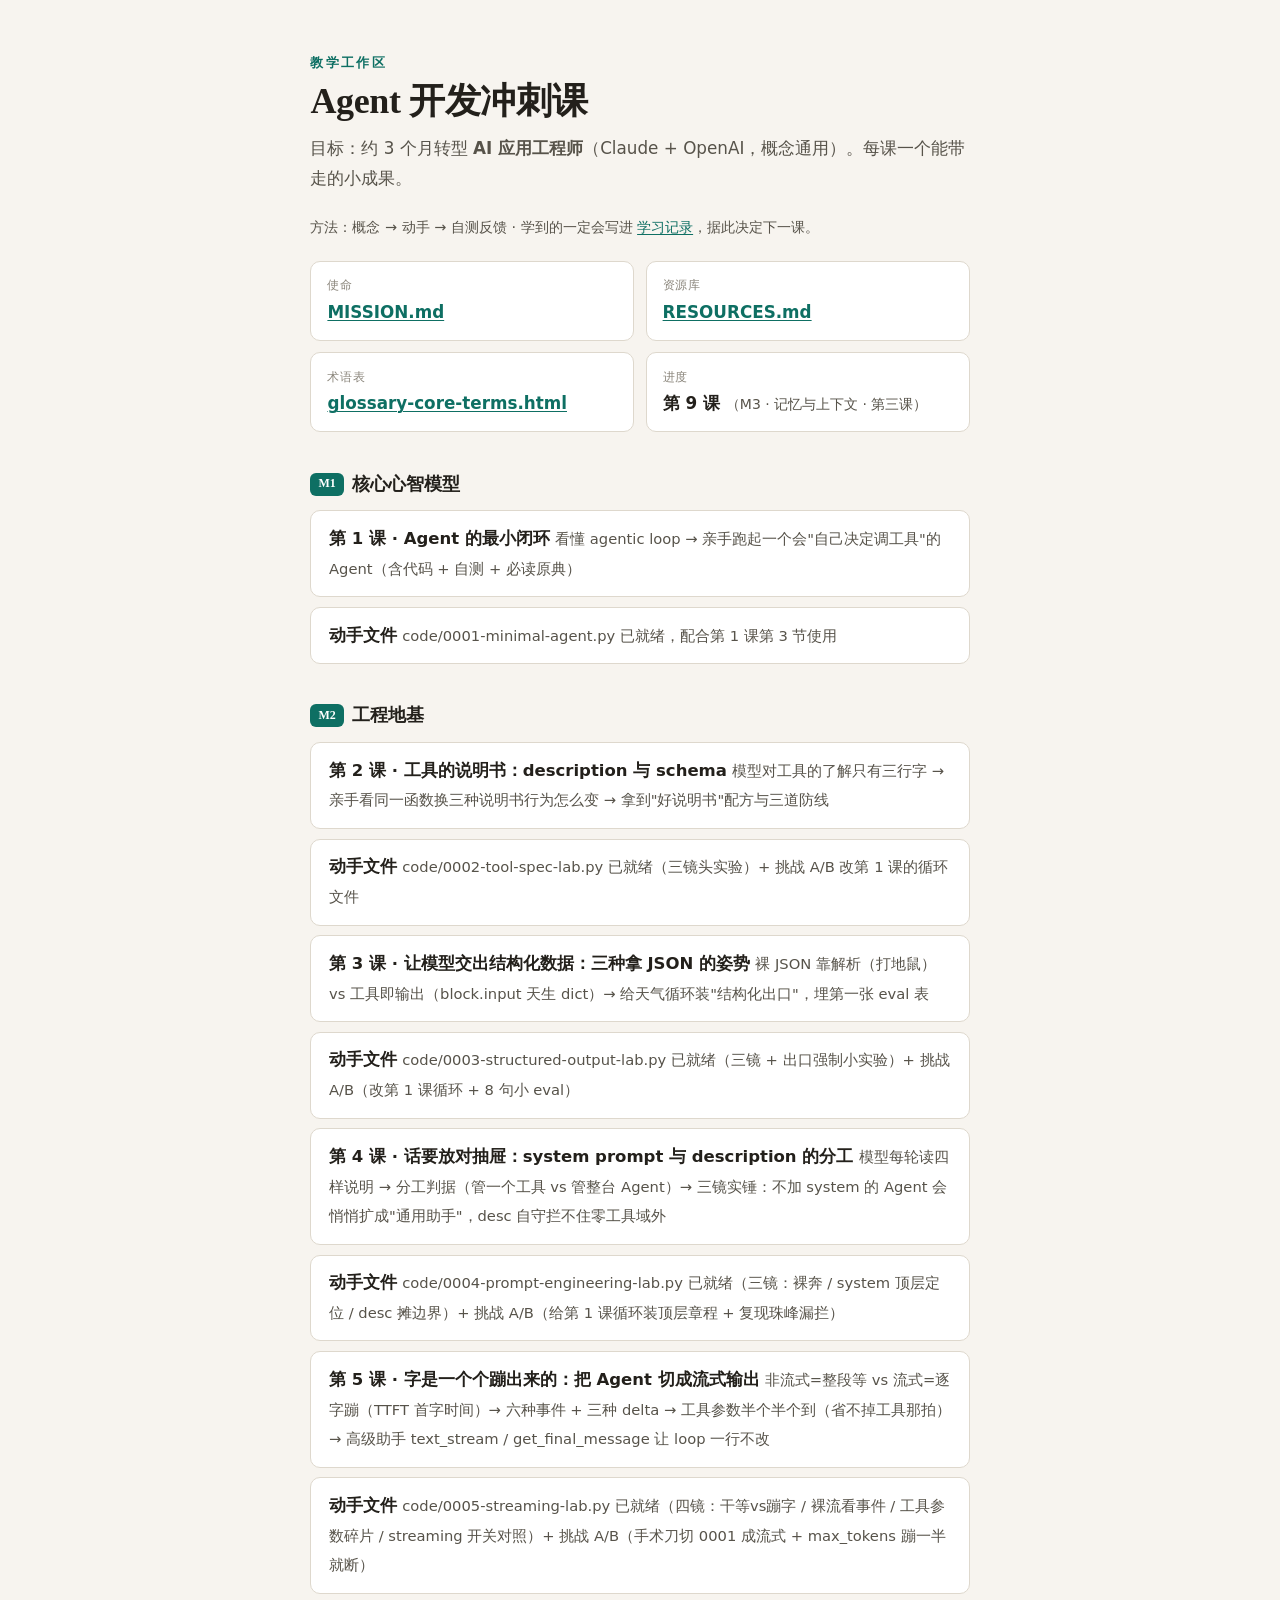
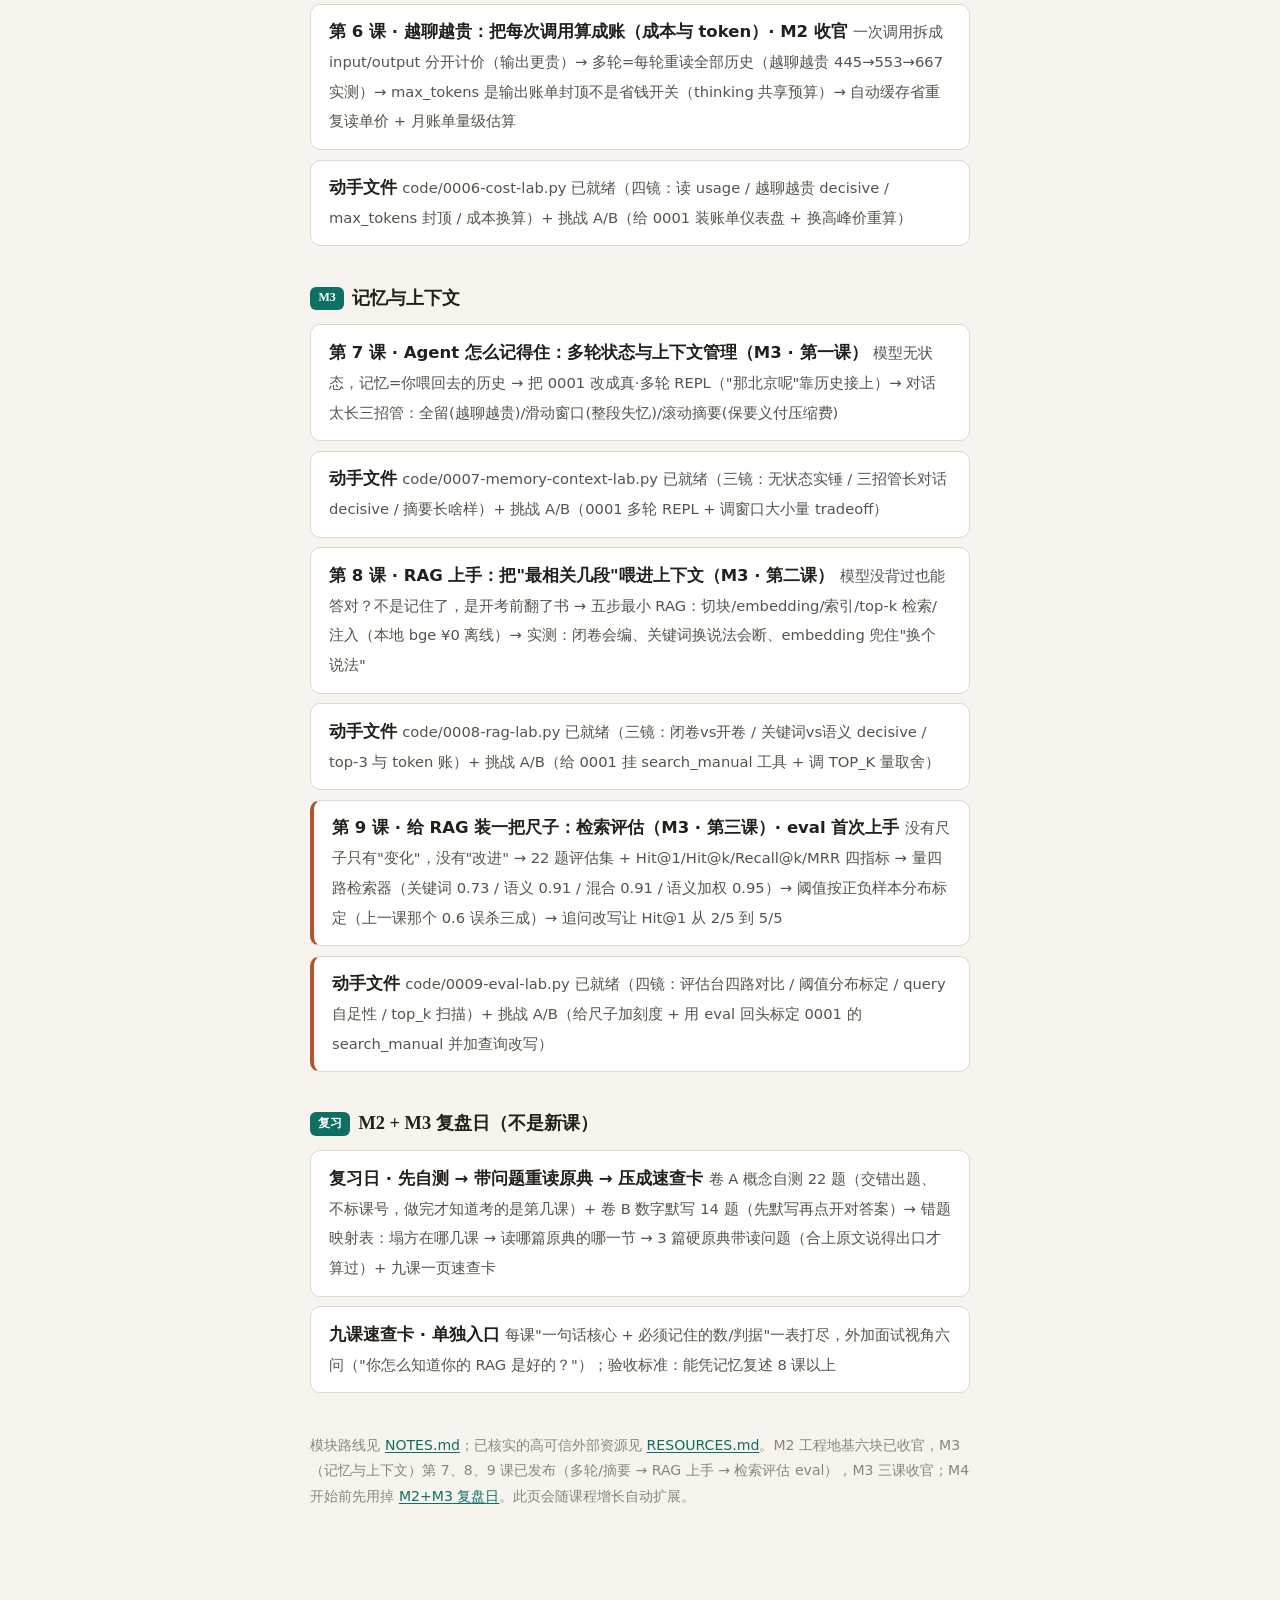
==== commit 2798462f: "复盘日页面更新：第 9 课实证收尾后刷新 M2/M3 复习页（题数 20→22 / 12→14 + 补实证产出 + 修过期数字） 起因：用户问"M2 和 M3 的复习需要改一下吗？lesson 完成了" ====
--- a/index.html
+++ b/index.html
@@ -127,7 +127,7 @@
     <h3><span class="m">复习</span>M2 + M3 复盘日（不是新课）</h3>
     <a class="card" href="reference/m2-m3-review.html">
       <span class="t">复习日 · 先自测 → 带问题重读原典 → 压成速查卡</span>
-      <span class="d">卷 A 概念自测 20 题（交错出题、不标课号，做完才知道考的是第几课）+ 卷 B 数字默写 12 题（先默写再点开对答案）→ 错题映射表：塌方在哪几课 → 读哪篇原典的哪一节 → 3 篇硬原典带读问题（合上原文说得出口才算过）+ 九课一页速查卡</span>
+      <span class="d">卷 A 概念自测 22 题（交错出题、不标课号，做完才知道考的是第几课）+ 卷 B 数字默写 14 题（先默写再点开对答案）→ 错题映射表：塌方在哪几课 → 读哪篇原典的哪一节 → 3 篇硬原典带读问题（合上原文说得出口才算过）+ 九课一页速查卡</span>
     </a>
     <a class="card" href="reference/m2-m3-review.html#cheatsheet">
       <span class="t">九课速查卡 · 单独入口</span>
